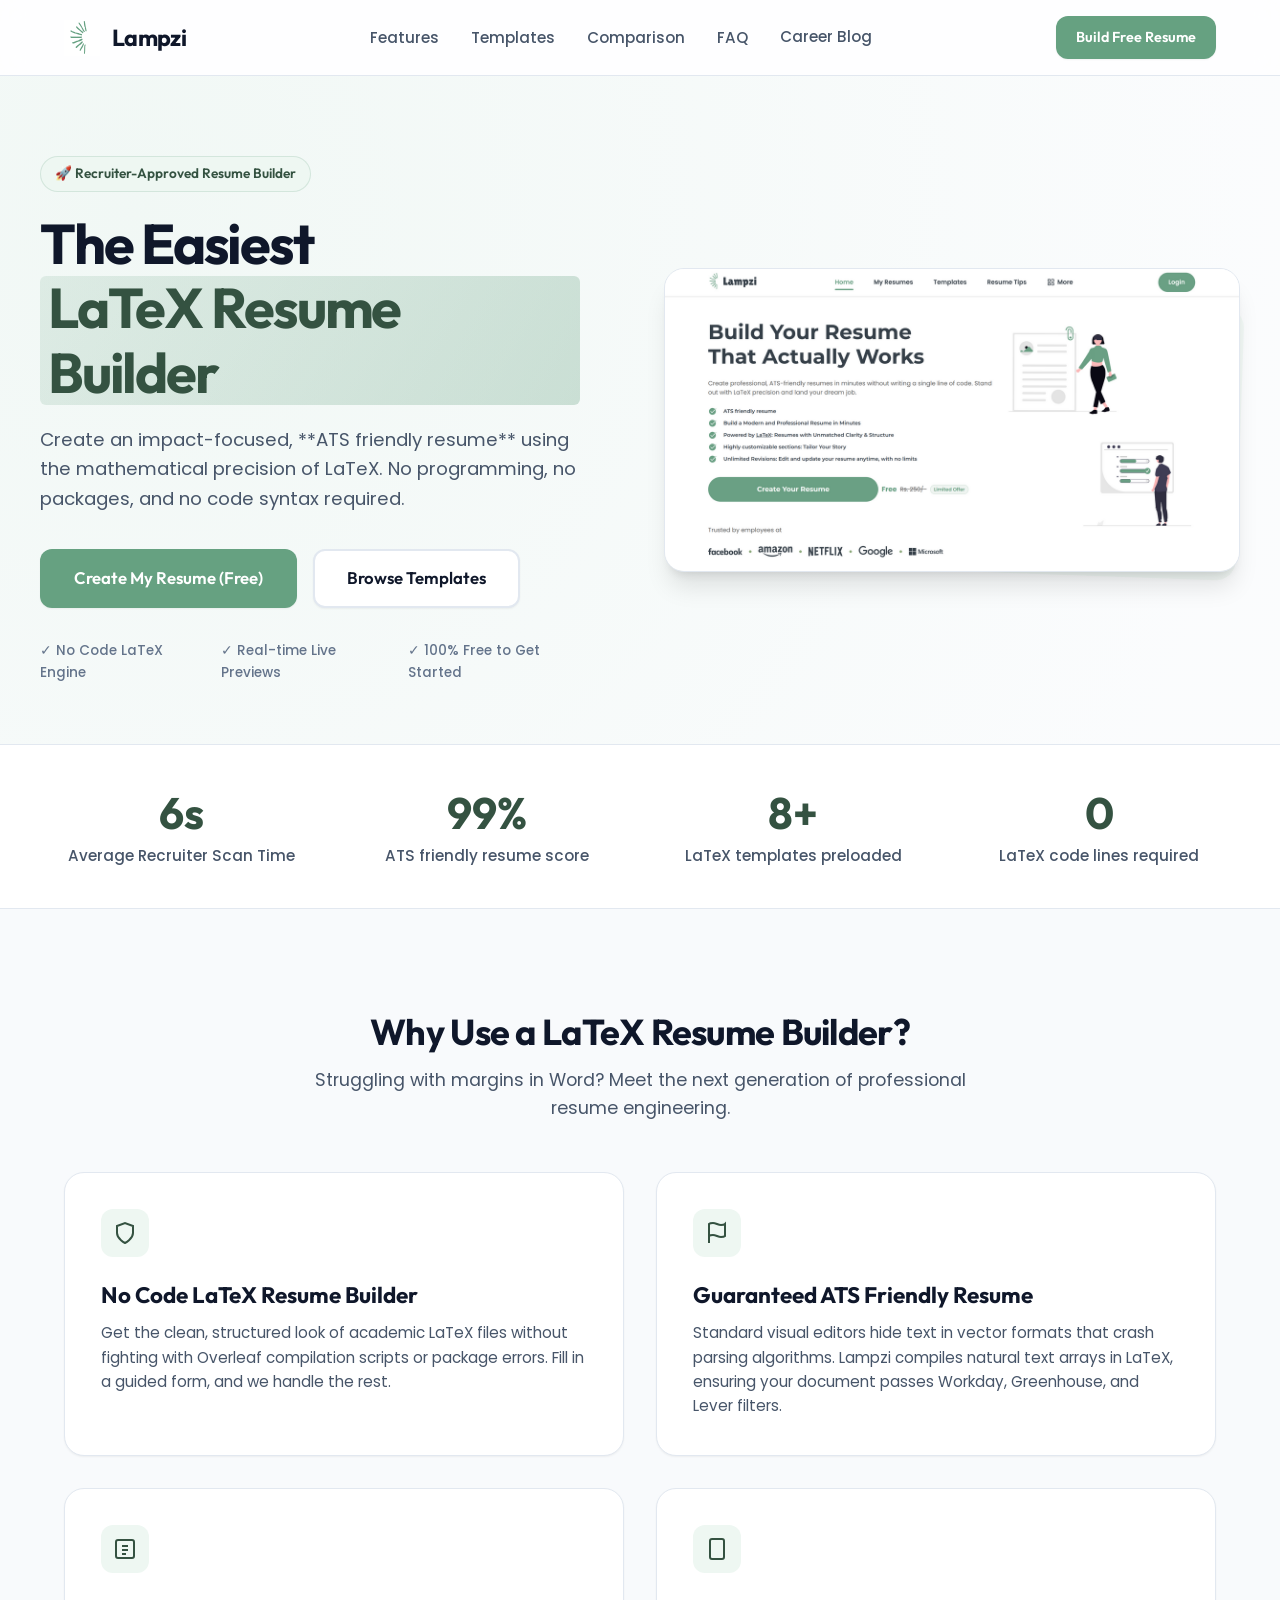
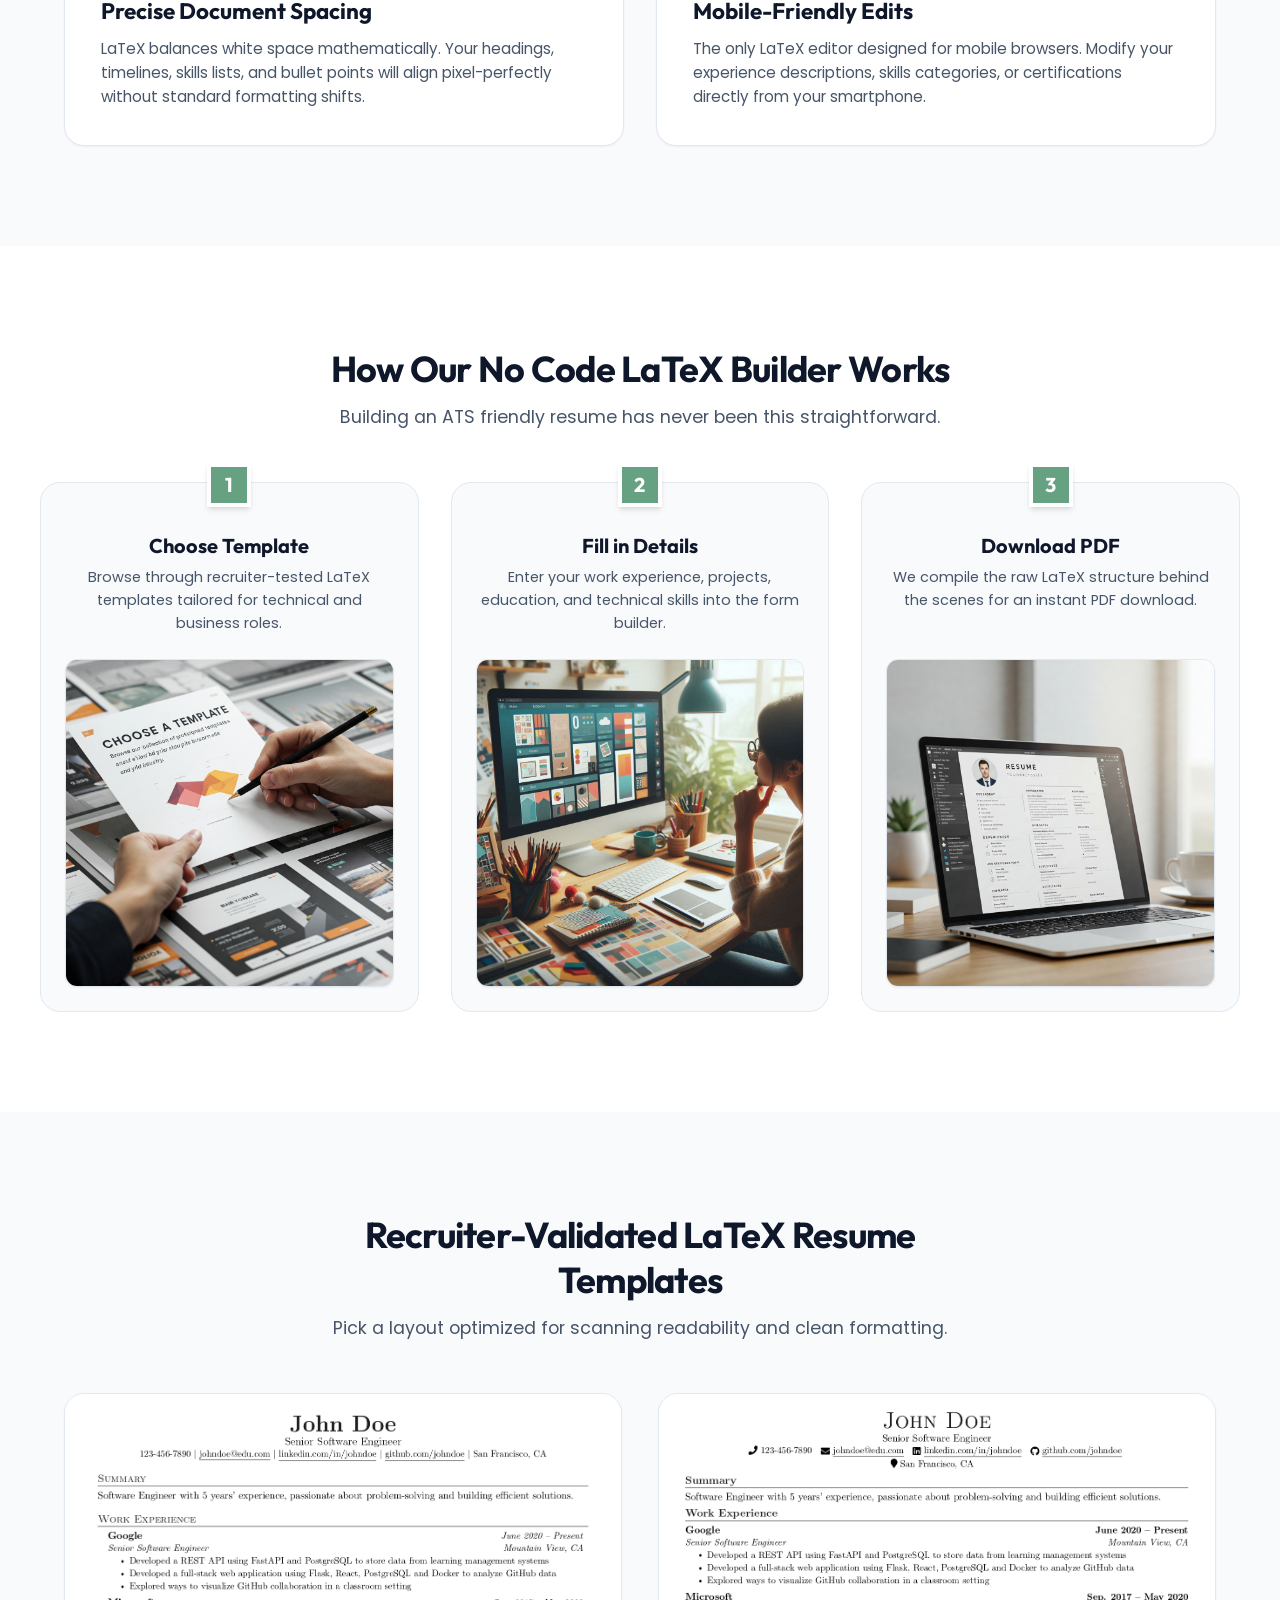
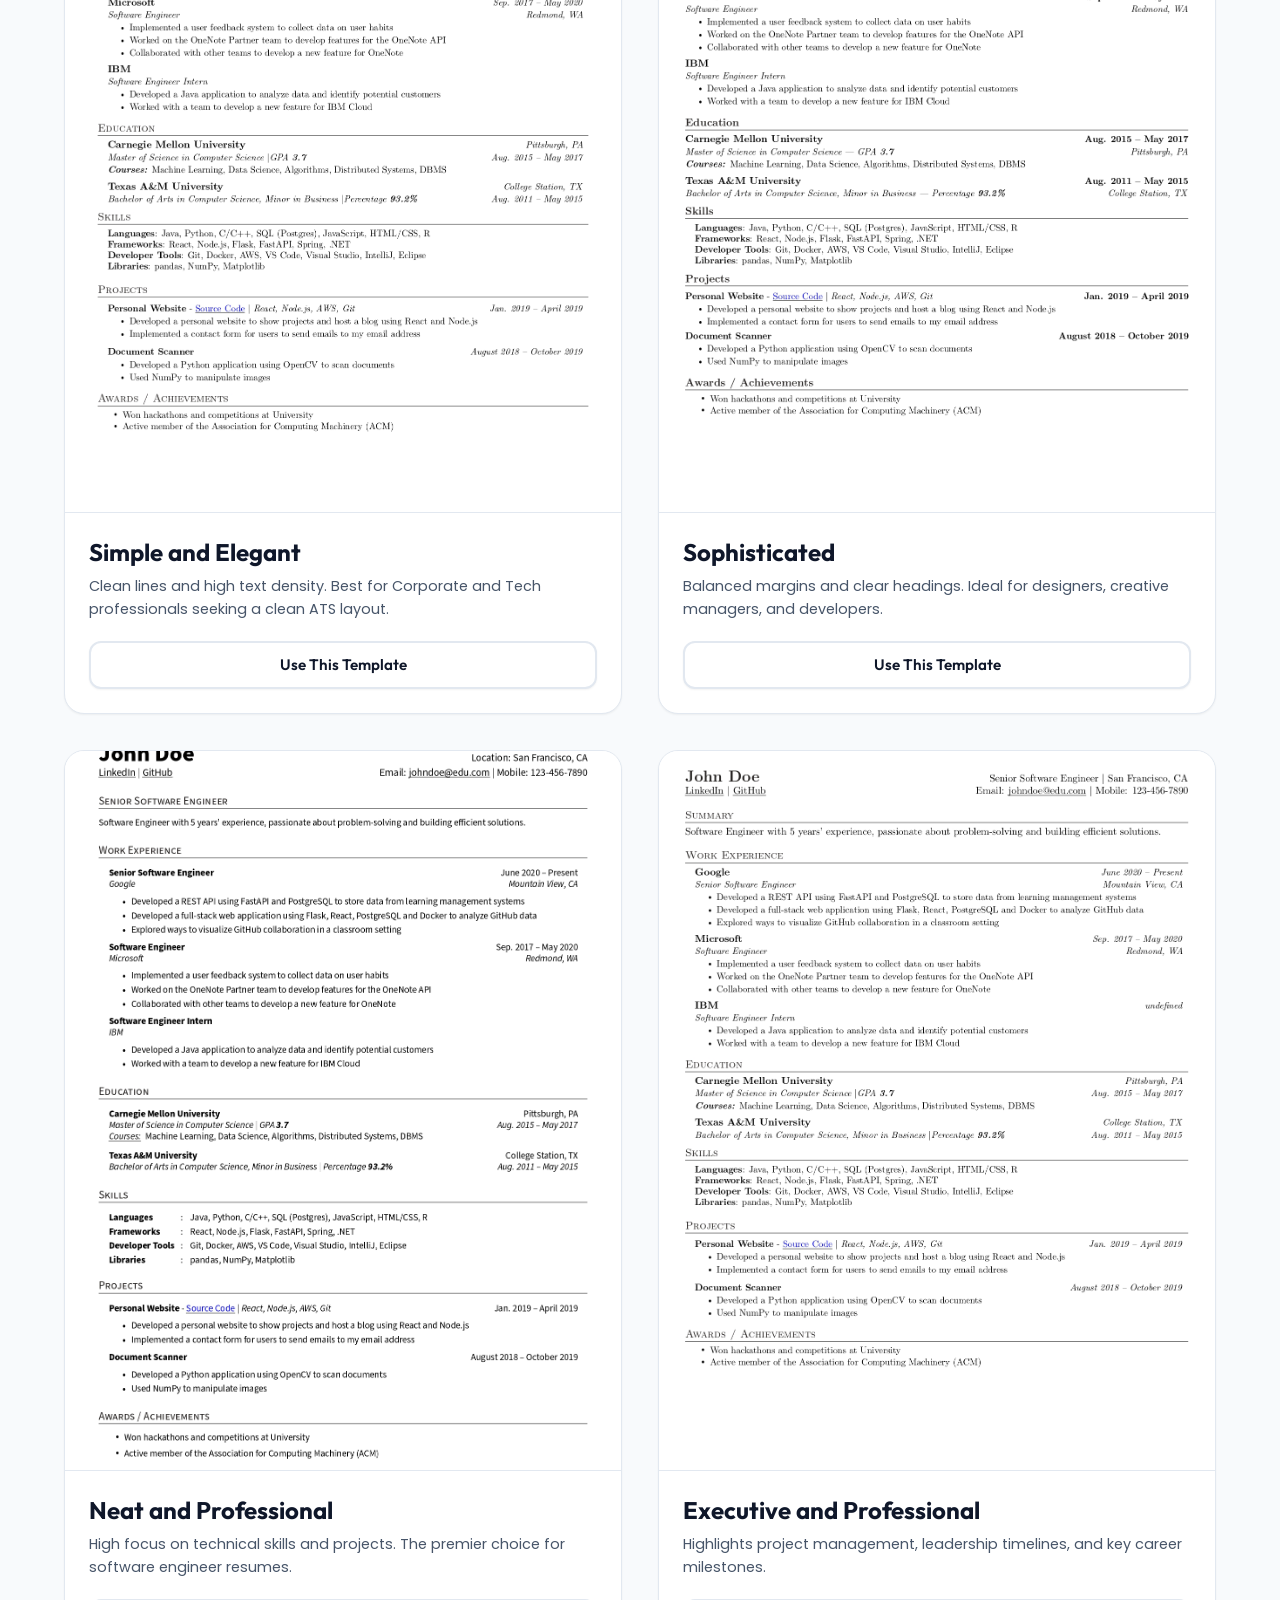
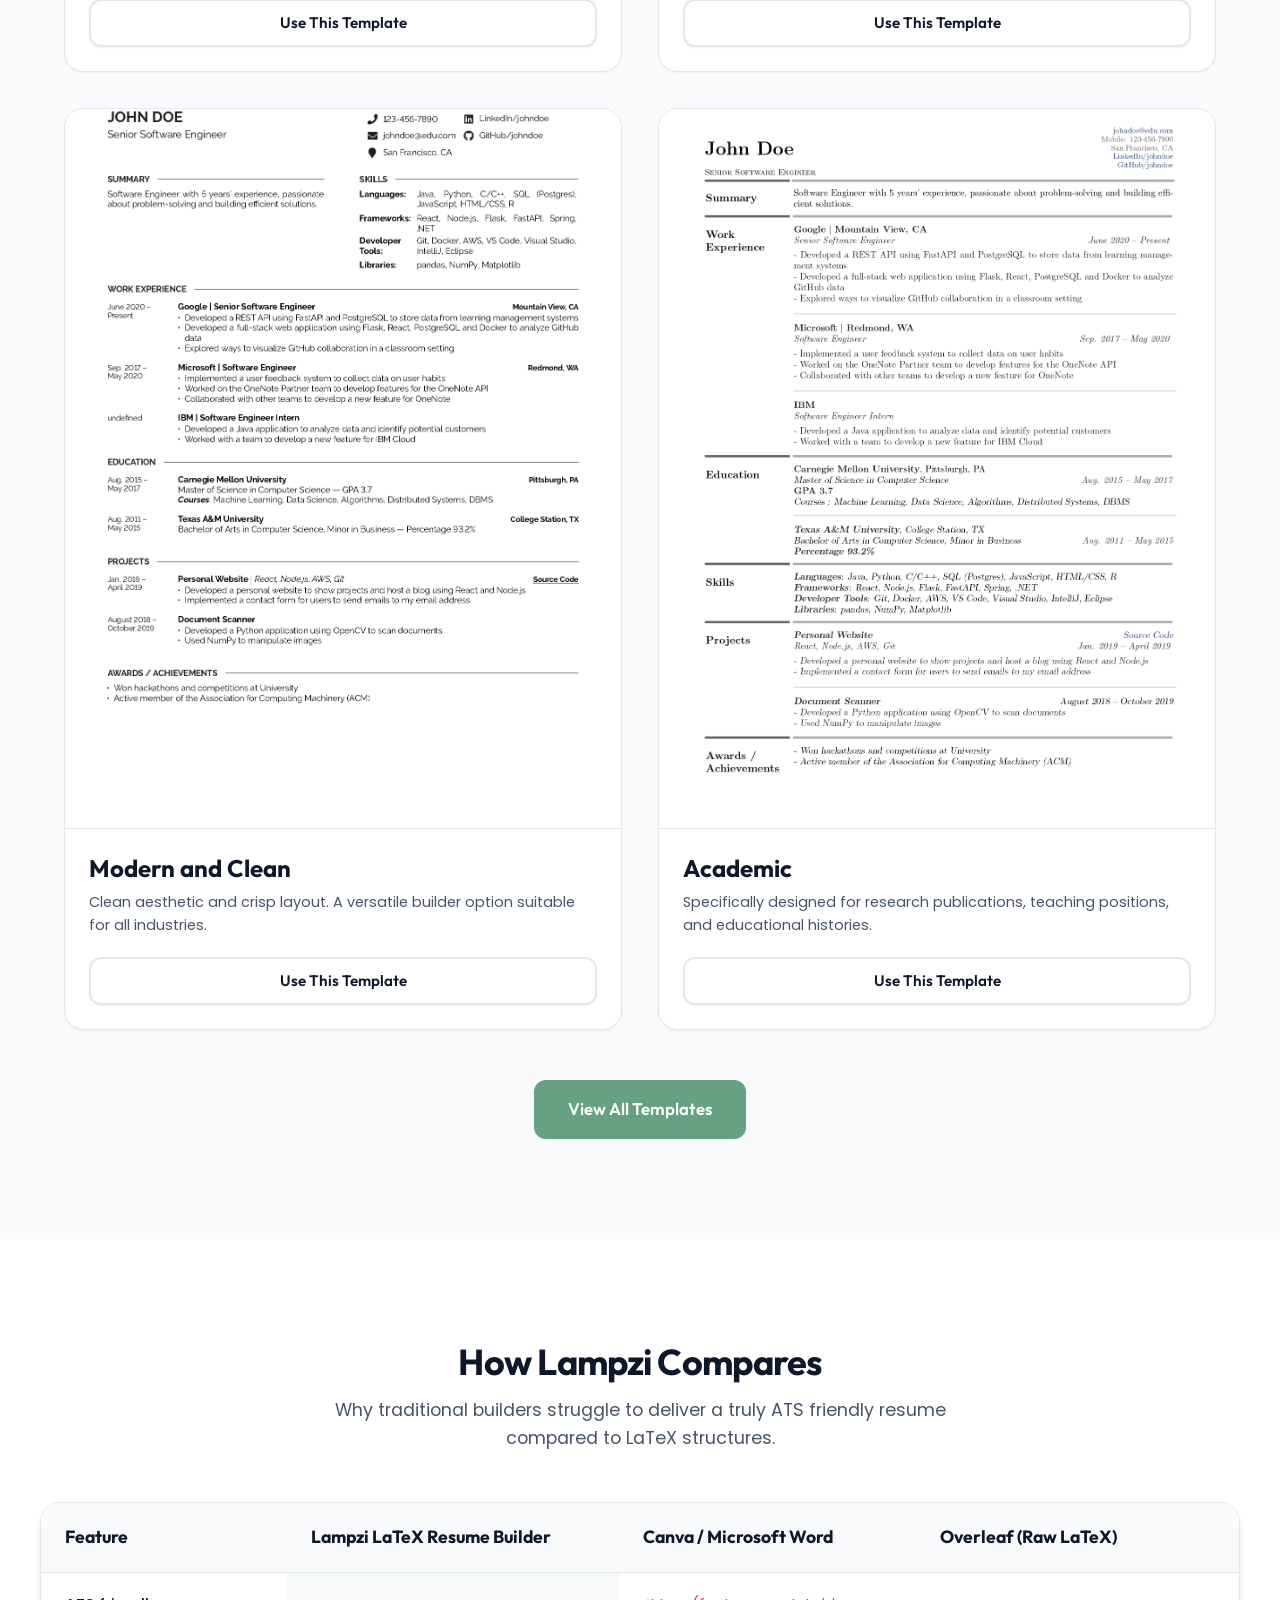
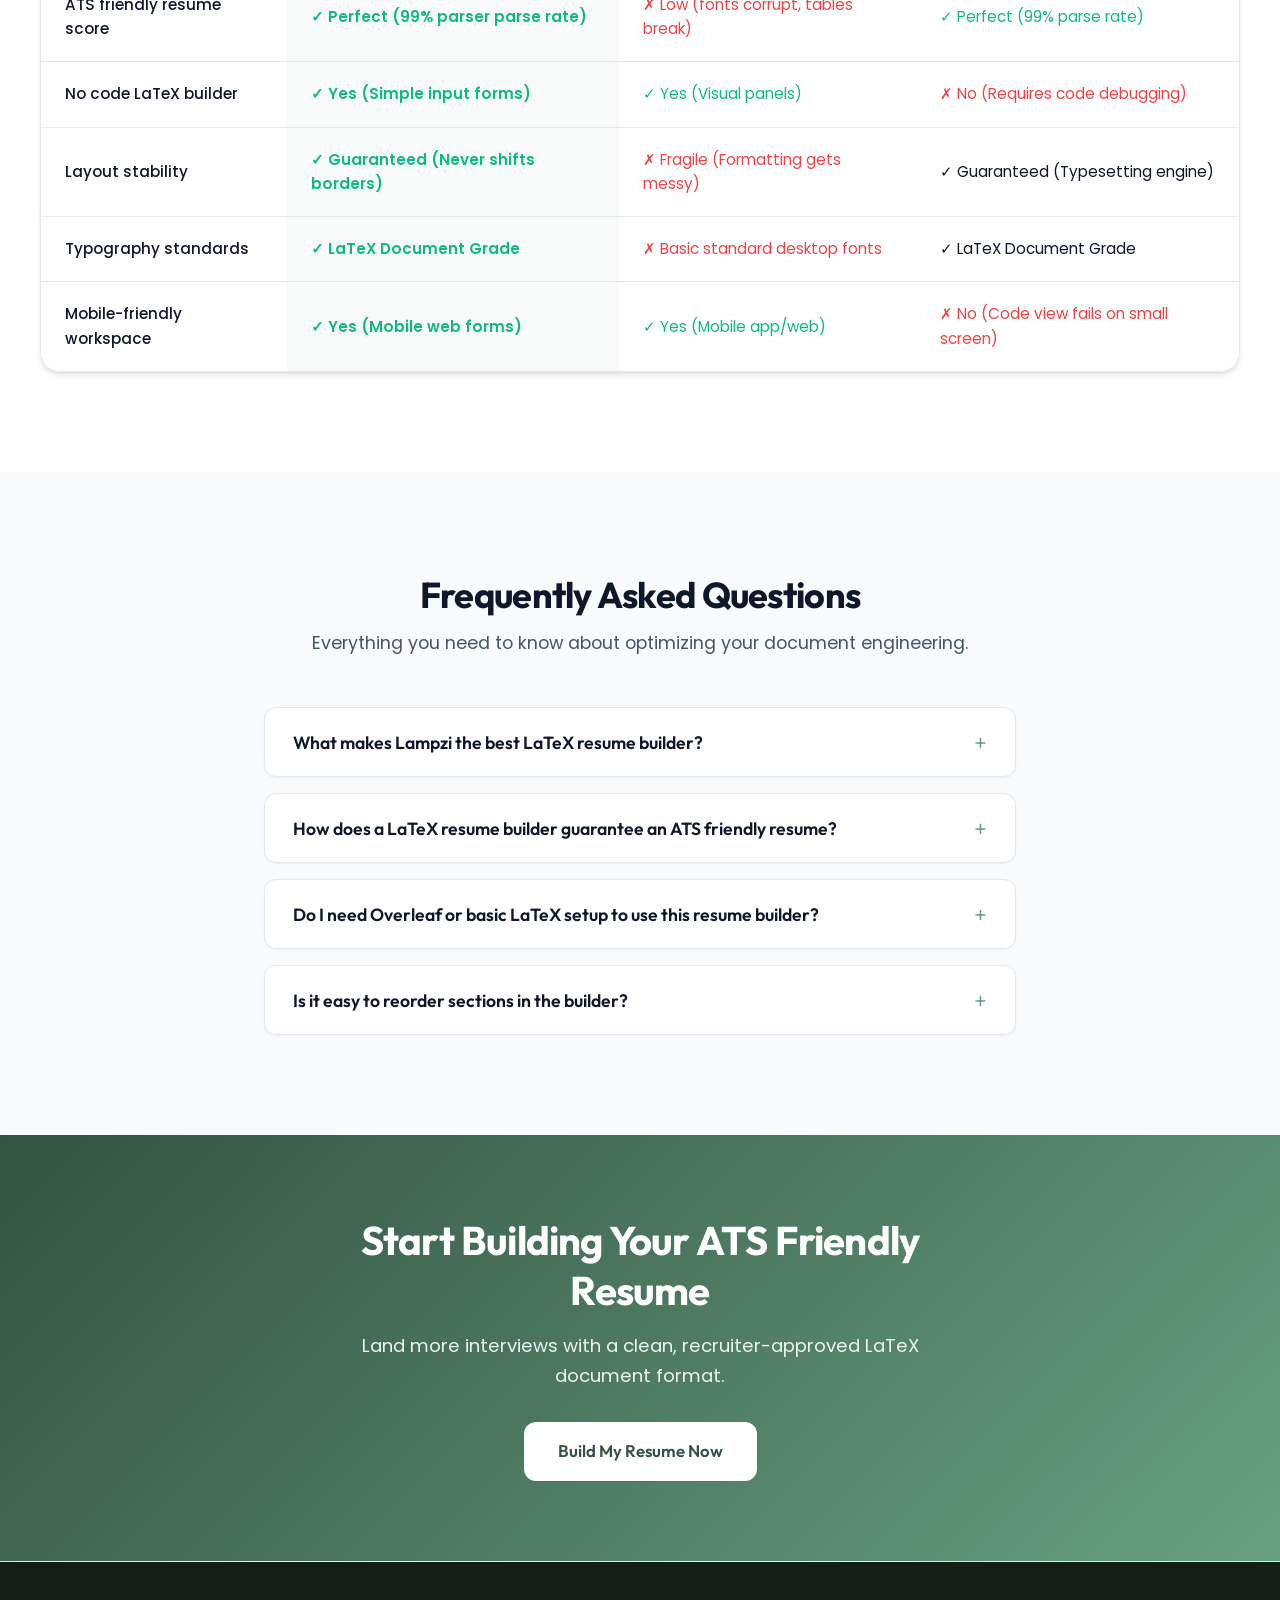
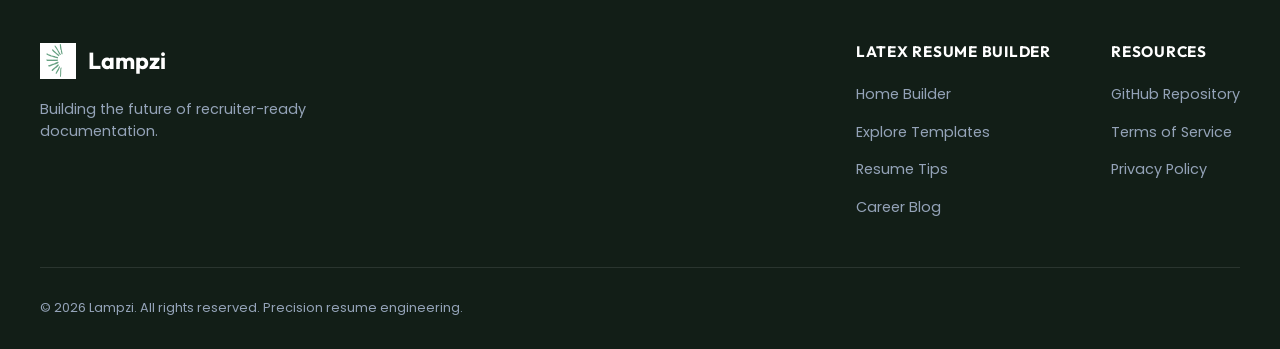
==== index.html @ 831d1cd3 "Upload github site" ====
<!DOCTYPE html>
<html lang="en">
<head>
  <meta charset="UTF-8">
  <meta name="viewport" content="width=device-width, initial-scale=1.0">
  <title>Free LaTeX Resume Builder | No Code ATS Friendly Resume Maker - Lampzi</title>
  
  <!-- SEO Metadata -->
  <meta name="description" content="Create a professional, ATS friendly resume in minutes with the leading no code LaTeX resume builder. Free templates, drag & drop sections, and instant compilation.">
  <meta name="keywords" content="resume builder, latex resume builder, no code latex resume builder, ats friendly resume, professional resume maker, cv builder, software engineer resume, academic cv template, best latex resume builder, overleaf alternative, job application tools">
  <link rel="canonical" href="https://lampzi.github.io/latex-resume-builder/">
  
  <!-- Open Graph / Facebook -->
  <meta property="og:type" content="website">
  <meta property="og:url" content="https://lampzi.github.io/latex-resume-builder/">
  <meta property="og:title" content="Free LaTeX Resume Builder | No Code ATS Friendly Resume Maker - Lampzi">
  <meta property="og:description" content="Create a professional, ATS friendly resume in minutes with the leading no code LaTeX resume builder. Free templates, drag & drop sections, and instant compilation.">
  <meta property="og:image" content="assets/home-screenshot.png">

  <!-- Twitter -->
  <meta property="twitter:card" content="summary_large_image">
  <meta property="twitter:url" content="https://lampzi.github.io/latex-resume-builder/">
  <meta property="twitter:title" content="Free LaTeX Resume Builder | No Code ATS Friendly Resume Maker - Lampzi">
  <meta property="twitter:description" content="Create a professional, ATS friendly resume in minutes with the leading no code LaTeX resume builder. Free templates, drag & drop sections, and instant compilation.">
  <meta property="twitter:image" content="assets/home-screenshot.png">

  <!-- Favicon -->
  <link rel="icon" type="image/svg+xml" href="assets/favicon.svg">
  <link rel="alternate icon" type="image/png" href="assets/logo-48.png">

  <!-- Google Fonts -->
  <link rel="preconnect" href="https://fonts.googleapis.com">
  <link rel="preconnect" href="https://fonts.gstatic.com" crossorigin>
  <link href="https://fonts.googleapis.com/css2?family=Outfit:wght@300;400;500;600;700&family=Poppins:wght@300;400;500;600;700&display=swap" rel="stylesheet">

  <!-- CSS Stylesheet -->
  <link rel="stylesheet" href="style.css">

  <!-- JSON-LD Structured Data for SoftwareApplication -->
  <script type="application/ld+json">
  {
    "@context": "https://schema.org",
    "@type": "SoftwareApplication",
    "name": "Lampzi LaTeX Resume Builder",
    "operatingSystem": "All",
    "applicationCategory": "BusinessApplication",
    "offers": {
      "@type": "Offer",
      "price": "0",
      "priceCurrency": "USD"
    },
    "description": "An online no code LaTeX resume builder that generates recruiter-ready, ATS friendly resumes from form inputs without requiring LaTeX compilation knowledge.",
    "aggregateRating": {
      "@type": "AggregateRating",
      "ratingValue": "4.9",
      "reviewCount": "1240"
    }
  }
  </script>
</head>
<body>

  <!-- Navigation Bar -->
  <header class="navbar">
    <div class="navbar-container">
      <a href="https://lampzi.com" class="nav-logo-link">
        <img src="assets/logo.svg" alt="Lampzi Logo" class="nav-logo">
        <span class="nav-brand">Lampzi</span>
      </a>
      <button class="menu-toggle" aria-label="Toggle Navigation Menu" aria-controls="nav-menu" id="menu-btn">
        <svg xmlns="http://www.w3.org/2000/svg" width="24" height="24" fill="none" stroke="currentColor" stroke-width="2" stroke-linecap="round" stroke-linejoin="round" class="menu-icon"><line x1="4" x2="20" y1="12" y2="12"></line><line x1="4" x2="20" y1="6" y2="6"></line><line x1="4" x2="20" y1="18" y2="18"></line></svg>
      </button>
      <nav class="nav-menu" id="nav-menu">
        <ul>
          <li><a href="#features">Features</a></li>
          <li><a href="#templates">Templates</a></li>
          <li><a href="#comparison">Comparison</a></li>
          <li><a href="#faq">FAQ</a></li>
          <li><a href="https://lampzi.com/blogs" class="external-link">Career Blog</a></li>
        </ul>
      </nav>
      <div class="nav-actions">
        <a href="https://lampzi.com/" class="btn btn-primary nav-cta" id="nav-cta-btn">Build Free Resume</a>
      </div>
    </div>
  </header>

  <main>
    <!-- Hero Section -->
    <section class="hero">
      <div class="hero-container">
        <div class="hero-content">
          <div class="badge">🚀 Recruiter-Approved Resume Builder</div>
          <h1 class="hero-title">The Easiest <br><span class="highlight">LaTeX Resume Builder</span></h1>
          <p class="hero-subtitle">
            Create an impact-focused, **ATS friendly resume** using the mathematical precision of LaTeX. No programming, no packages, and no code syntax required.
          </p>
          <div class="hero-actions">
            <a href="https://lampzi.com/" class="btn btn-primary btn-large">Create My Resume (Free)</a>
            <a href="#templates" class="btn btn-secondary btn-large">Browse Templates</a>
          </div>
          <div class="hero-features-list">
            <span class="hero-feat-item">✓ No Code LaTeX Engine</span>
            <span class="hero-feat-item">✓ Real-time Live Previews</span>
            <span class="hero-feat-item">✓ 100% Free to Get Started</span>
          </div>
        </div>
        <div class="hero-image-wrapper">
          <div class="image-frame-bg"></div>
          <img src="assets/home-screenshot.png" alt="No Code LaTeX Resume Builder Dashboard Interface" class="hero-preview-img">
        </div>
      </div>
    </section>

    <!-- Metrics Bar Section -->
    <section class="metrics-bar">
      <div class="metrics-container">
        <div class="metric-card">
          <h3 class="metric-val">6s</h3>
          <p class="metric-lbl">Average Recruiter Scan Time</p>
        </div>
        <div class="metric-card">
          <h3 class="metric-val">99%</h3>
          <p class="metric-lbl">ATS friendly resume score</p>
        </div>
        <div class="metric-card">
          <h3 class="metric-val">8+</h3>
          <p class="metric-lbl">LaTeX templates preloaded</p>
        </div>
        <div class="metric-card">
          <h3 class="metric-val">0</h3>
          <p class="metric-lbl">LaTeX code lines required</p>
        </div>
      </div>
    </section>

    <!-- Key Features Section -->
    <section id="features" class="features-section">
      <div class="section-header">
        <h2 class="section-title">Why Use a LaTeX Resume Builder?</h2>
        <p class="section-subtitle">Struggling with margins in Word? Meet the next generation of professional resume engineering.</p>
      </div>
      <div class="features-grid">
        <!-- Feature 1 -->
        <div class="feature-card">
          <div class="feat-icon-box">
            <svg xmlns="http://www.w3.org/2000/svg" width="24" height="24" fill="none" stroke="currentColor" stroke-width="2" class="feat-icon"><path d="M12 22s8-4 8-10V5l-8-3-8 3v7c0 6 8 10 8 10z"/></svg>
          </div>
          <h3 class="feature-card-title">No Code LaTeX Resume Builder</h3>
          <p class="feature-card-text">
            Get the clean, structured look of academic LaTeX files without fighting with Overleaf compilation scripts or package errors. Fill in a guided form, and we handle the rest.
          </p>
        </div>
        <!-- Feature 2 -->
        <div class="feature-card">
          <div class="feat-icon-box">
            <svg xmlns="http://www.w3.org/2000/svg" width="24" height="24" fill="none" stroke="currentColor" stroke-width="2" class="feat-icon"><path d="M4 15s1-1 4-1 5 2 8 2 4-1 4-1V3s-1 1-4 1-5-2-8-2-4 1-4 1z"/><line x1="4" x2="4" y1="22" y2="15"/></svg>
          </div>
          <h3 class="feature-card-title">Guaranteed ATS Friendly Resume</h3>
          <p class="feature-card-text">
            Standard visual editors hide text in vector formats that crash parsing algorithms. Lampzi compiles natural text arrays in LaTeX, ensuring your document passes Workday, Greenhouse, and Lever filters.
          </p>
        </div>
        <!-- Feature 3 -->
        <div class="feature-card">
          <div class="feat-icon-box">
            <svg xmlns="http://www.w3.org/2000/svg" width="24" height="24" fill="none" stroke="currentColor" stroke-width="2" class="feat-icon"><rect width="18" height="18" x="3" y="3" rx="2" ry="2"/><line x1="9" x2="15" y1="9" y2="9"/><line x1="9" x2="15" y1="13" y2="13"/><line x1="9" x2="13" y1="17" y2="17"/></svg>
          </div>
          <h3 class="feature-card-title">Precise Document Spacing</h3>
          <p class="feature-card-text">
            LaTeX balances white space mathematically. Your headings, timelines, skills lists, and bullet points will align pixel-perfectly without standard formatting shifts.
          </p>
        </div>
        <!-- Feature 4 -->
        <div class="feature-card">
          <div class="feat-icon-box">
            <svg xmlns="http://www.w3.org/2000/svg" width="24" height="24" fill="none" stroke="currentColor" stroke-width="2" class="feat-icon"><rect width="14" height="20" x="5" y="2" rx="2" ry="2"/><line x1="12" x2="12.01" y1="18" y2="18"/></svg>
          </div>
          <h3 class="feature-card-title">Mobile-Friendly Edits</h3>
          <p class="feature-card-text">
            The only LaTeX editor designed for mobile browsers. Modify your experience descriptions, skills categories, or certifications directly from your smartphone.
          </p>
        </div>
      </div>
    </section>

    <!-- Visual How It Works -->
    <section class="how-it-works">
      <div class="how-container">
        <div class="section-header">
          <h2 class="section-title">How Our No Code LaTeX Builder Works</h2>
          <p class="section-subtitle">Building an ATS friendly resume has never been this straightforward.</p>
        </div>
        <div class="steps-flow">
          <div class="step-card">
            <div class="step-num">1</div>
            <h3 class="step-title">Choose Template</h3>
            <p class="step-desc">Browse through recruiter-tested LaTeX templates tailored for technical and business roles.</p>
            <div class="step-img-box">
              <img src="assets/images/ChooseTemplate.jpg" alt="Browse ATS friendly resume templates" class="step-img">
            </div>
          </div>
          <div class="step-card">
            <div class="step-num">2</div>
            <h3 class="step-title">Fill in Details</h3>
            <p class="step-desc">Enter your work experience, projects, education, and technical skills into the form builder.</p>
            <div class="step-img-box">
              <img src="assets/images/AddContent.png" alt="Enter details into the resume builder form" class="step-img">
            </div>
          </div>
          <div class="step-card">
            <div class="step-num">3</div>
            <h3 class="step-title">Download PDF</h3>
            <p class="step-desc">We compile the raw LaTeX structure behind the scenes for an instant PDF download.</p>
            <div class="step-img-box">
              <img src="assets/images/ResumeGenerated.jpg" alt="Generated LaTeX PDF Resume preview" class="step-img">
            </div>
          </div>
        </div>
      </div>
    </section>

    <!-- Templates Showcase Section -->
    <section id="templates" class="templates-section">
      <div class="section-header">
        <h2 class="section-title">Recruiter-Validated LaTeX Resume Templates</h2>
        <p class="section-subtitle">Pick a layout optimized for scanning readability and clean formatting.</p>
      </div>

      <div class="gallery-container">
        <!-- Template Cards Grid -->
        <div class="templates-grid">
          <!-- Template 1 -->
          <div class="template-item-card">
            <div class="template-img-container">
              <img src="assets/templatesimages/Black_template1.jpg" alt="Simple and Elegant LaTeX Resume Layout Template 1" class="template-img">
            </div>
            <div class="template-meta">
              <h3 class="template-name">Simple and Elegant</h3>
              <p class="template-desc">Clean lines and high text density. Best for Corporate and Tech professionals seeking a clean ATS layout.</p>
              <a href="https://lampzi.com/" class="btn btn-secondary btn-full">Use This Template</a>
            </div>
          </div>

          <!-- Template 2 -->
          <div class="template-item-card">
            <div class="template-img-container">
              <img src="assets/templatesimages/Black_template2.jpg" alt="Sophisticated Creative LaTeX Resume Layout Template 2" class="template-img">
            </div>
            <div class="template-meta">
              <h3 class="template-name">Sophisticated</h3>
              <p class="template-desc">Balanced margins and clear headings. Ideal for designers, creative managers, and developers.</p>
              <a href="https://lampzi.com/" class="btn btn-secondary btn-full">Use This Template</a>
            </div>
          </div>

          <!-- Template 3 -->
          <div class="template-item-card">
            <div class="template-img-container">
              <img src="assets/templatesimages/Black_template3.jpg" alt="Neat and Professional LaTeX Technical Resume Layout Template 3" class="template-img">
            </div>
            <div class="template-meta">
              <h3 class="template-name">Neat and Professional</h3>
              <p class="template-desc">High focus on technical skills and projects. The premier choice for software engineer resumes.</p>
              <a href="https://lampzi.com/" class="btn btn-secondary btn-full">Use This Template</a>
            </div>
          </div>

          <!-- Template 4 -->
          <div class="template-item-card">
            <div class="template-img-container">
              <img src="assets/templatesimages/Black_template4.jpg" alt="Executive and Professional LaTeX Resume Layout Template 4" class="template-img">
            </div>
            <div class="template-meta">
              <h3 class="template-name">Executive and Professional</h3>
              <p class="template-desc">Highlights project management, leadership timelines, and key career milestones.</p>
              <a href="https://lampzi.com/" class="btn btn-secondary btn-full">Use This Template</a>
            </div>
          </div>

          <!-- Template 5 -->
          <div class="template-item-card">
            <div class="template-img-container">
              <img src="assets/templatesimages/Black_template5.jpg" alt="Modern and Clean General LaTeX Resume Layout Template 5" class="template-img">
            </div>
            <div class="template-meta">
              <h3 class="template-name">Modern and Clean</h3>
              <p class="template-desc">Clean aesthetic and crisp layout. A versatile builder option suitable for all industries.</p>
              <a href="https://lampzi.com/" class="btn btn-secondary btn-full">Use This Template</a>
            </div>
          </div>

          <!-- Template 6 -->
          <div class="template-item-card">
            <div class="template-img-container">
              <img src="assets/templatesimages/Black_template6.jpg" alt="Academic LaTeX CV Template 6" class="template-img">
            </div>
            <div class="template-meta">
              <h3 class="template-name">Academic</h3>
              <p class="template-desc">Specifically designed for research publications, teaching positions, and educational histories.</p>
              <a href="https://lampzi.com/" class="btn btn-secondary btn-full">Use This Template</a>
            </div>
          </div>
        </div>

        <!-- Center CTA to main site templates list -->
        <div class="templates-action-container">
          <a href="https://lampzi.com/templates" class="btn btn-primary btn-large templates-link-btn">View All Templates</a>
        </div>
      </div>
    </section>

    <!-- Comparison Table Section -->
    <section id="comparison" class="comparison-section">
      <div class="section-header">
        <h2 class="section-title">How Lampzi Compares</h2>
        <p class="section-subtitle">Why traditional builders struggle to deliver a truly ATS friendly resume compared to LaTeX structures.</p>
      </div>

      <div class="table-container">
        <table class="comparison-table">
          <thead>
            <tr>
              <th>Feature</th>
              <th class="col-highlight">Lampzi LaTeX Resume Builder</th>
              <th>Canva / Microsoft Word</th>
              <th>Overleaf (Raw LaTeX)</th>
            </tr>
          </thead>
          <tbody>
            <tr>
              <td class="feat-name">ATS friendly resume score</td>
              <td class="col-highlight val-yes">✓ Perfect (99% parser parse rate)</td>
              <td class="val-no">✗ Low (fonts corrupt, tables break)</td>
              <td class="val-yes">✓ Perfect (99% parse rate)</td>
            </tr>
            <tr>
              <td class="feat-name">No code LaTeX builder</td>
              <td class="col-highlight val-yes">✓ Yes (Simple input forms)</td>
              <td class="val-yes">✓ Yes (Visual panels)</td>
              <td class="val-no">✗ No (Requires code debugging)</td>
            </tr>
            <tr>
              <td class="feat-name">Layout stability</td>
              <td class="col-highlight val-yes">✓ Guaranteed (Never shifts borders)</td>
              <td class="val-no">✗ Fragile (Formatting gets messy)</td>
              <td class="col-yes">✓ Guaranteed (Typesetting engine)</td>
            </tr>
            <tr>
              <td class="feat-name">Typography standards</td>
              <td class="col-highlight val-yes">✓ LaTeX Document Grade</td>
              <td class="val-no">✗ Basic standard desktop fonts</td>
              <td class="col-yes">✓ LaTeX Document Grade</td>
            </tr>
            <tr>
              <td class="feat-name">Mobile-friendly workspace</td>
              <td class="col-highlight val-yes">✓ Yes (Mobile web forms)</td>
              <td class="val-yes">✓ Yes (Mobile app/web)</td>
              <td class="val-no">✗ No (Code view fails on small screen)</td>
            </tr>
          </tbody>
        </table>
      </div>
    </section>

    <!-- FAQ Section -->
    <section id="faq" class="faq-section">
      <div class="section-header">
        <h2 class="section-title">Frequently Asked Questions</h2>
        <p class="section-subtitle">Everything you need to know about optimizing your document engineering.</p>
      </div>

      <div class="faq-accordion-container">
        <!-- FAQ 1 -->
        <div class="faq-item">
          <button class="faq-trigger" aria-expanded="false" aria-controls="faq-ans-1">
            <span>What makes Lampzi the best LaTeX resume builder?</span>
            <span class="faq-icon-indicator">+</span>
          </button>
          <div class="faq-answer" id="faq-ans-1" hidden>
            <p>
              Unlike traditional tools where you write raw markup and debug compiler errors, Lampzi is a completely no code LaTeX resume builder. You fill out simple details in a form, and our system compiles professional, recruiter-ready LaTeX PDFs instantly.
            </p>
          </div>
        </div>

        <!-- FAQ 2 -->
        <div class="faq-item">
          <button class="faq-trigger" aria-expanded="false" aria-controls="faq-ans-2">
            <span>How does a LaTeX resume builder guarantee an ATS friendly resume?</span>
            <span class="faq-icon-indicator">+</span>
          </button>
          <div class="faq-answer" id="faq-ans-2" hidden>
            <p>
              ATS parsers scan files for searchable keyword text. Graphic tools (like Canva) export vector text shapes that appear as unreadable images to parsers, causing resumes to reject immediately. Lampzi compiles text structures using the LaTeX processing engine, producing clean, plain-text searchable tables and hierarchies.
            </p>
          </div>
        </div>

        <!-- FAQ 3 -->
        <div class="faq-item">
          <button class="faq-trigger" aria-expanded="false" aria-controls="faq-ans-3">
            <span>Do I need Overleaf or basic LaTeX setup to use this resume builder?</span>
            <span class="faq-icon-indicator">+</span>
          </button>
          <div class="faq-answer" id="faq-ans-3" hidden>
            <p>
              No, not at all! Lampzi hosts the compiler on its servers. There is no software to install, no libraries to import, and absolutely no code script to configure. Everything is pre-built, allowing you to focus purely on content.
            </p>
          </div>
        </div>

        <!-- FAQ 4 -->
        <div class="faq-item">
          <button class="faq-trigger" aria-expanded="false" aria-controls="faq-ans-4">
            <span>Is it easy to reorder sections in the builder?</span>
            <span class="faq-icon-indicator">+</span>
          </button>
          <div class="faq-answer" id="faq-ans-4" hidden>
            <p>
              Yes! You can reorder, rename, or hide sections easily with a drag-and-drop panel. Whether you want to put projects, skills, or experience first, the layout adjusts automatically.
            </p>
          </div>
        </div>
      </div>
    </section>

    <!-- Bottom CTA Panel -->
    <section class="cta-banner">
      <div class="cta-banner-content">
        <h2>Start Building Your ATS Friendly Resume</h2>
        <p>Land more interviews with a clean, recruiter-approved LaTeX document format.</p>
        <a href="https://lampzi.com/" class="btn btn-primary btn-large btn-white">Build My Resume Now</a>
      </div>
    </section>
  </main>

  <!-- Footer Section -->
  <footer class="footer">
    <div class="footer-container">
      <div class="footer-brand-box">
        <div class="footer-logo">
          <img src="assets/logo.svg" alt="Lampzi Logo">
          <span>Lampzi</span>
        </div>
        <p class="footer-tagline">Building the future of recruiter-ready documentation.</p>
      </div>
      <div class="footer-links-grid">
        <div class="footer-col">
          <h4>LaTeX Resume Builder</h4>
          <ul>
            <li><a href="https://lampzi.com/">Home Builder</a></li>
            <li><a href="https://lampzi.com/templates">Explore Templates</a></li>
            <li><a href="https://lampzi.com/tips">Resume Tips</a></li>
            <li><a href="https://lampzi.com/blogs">Career Blog</a></li>
          </ul>
        </div>
        <div class="footer-col">
          <h4>Resources</h4>
          <ul>
            <li><a href="https://github.com/lampzi/latex-resume-builder">GitHub Repository</a></li>
            <li><a href="https://lampzi.com/terms-of-service">Terms of Service</a></li>
            <li><a href="https://lampzi.com/privacy-policy">Privacy Policy</a></li>
          </ul>
        </div>
      </div>
    </div>
    <div class="footer-bottom">
      <div class="footer-bottom-container">
        <p>&copy; 2026 Lampzi. All rights reserved. Precision resume engineering.</p>
      </div>
    </div>
  </footer>

  <!-- JavaScript script -->
  <script src="script.js"></script>
</body>
</html>
---- style.css ----
/* ==========================================================================
   CSS Design Tokens & Core Variables
   ========================================================================== */
:root {
  --color-primary: #66a181;
  --color-primary-hover: #558c6e;
  --color-primary-dark: #345241;
  --color-primary-light: #eef7f2;
  
  --color-secondary: #121e17;
  --color-secondary-hover: #1b2f24;
  
  --color-accent: #4f46e5;
  --color-accent-hover: #4338ca;
  --color-accent-light: #e0e7ff;
  
  --color-bg-base: #f8fafc;
  --color-bg-surface: #ffffff;
  --color-bg-card: rgba(255, 255, 255, 0.85);
  
  --color-text-primary: #0f172a;
  --color-text-secondary: #475569;
  --color-text-muted: #64748b;
  
  --color-border: #e2e8f0;
  --color-border-hover: #cbd5e1;
  --color-border-glow: rgba(102, 161, 129, 0.4);
  
  --color-success: #10b981;
  --color-success-bg: #ecfdf5;
  --color-error: #ef4444;
  --color-error-bg: #fef2f2;
  
  --font-base: 'Poppins', sans-serif;
  --font-header: 'Outfit', sans-serif;
  
  --shadow-sm: 0 1px 2px 0 rgba(0, 0, 0, 0.05);
  --shadow-md: 0 4px 6px -1px rgba(0, 0, 0, 0.1), 0 2px 4px -2px rgba(0, 0, 0, 0.1);
  --shadow-lg: 0 10px 15px -3px rgba(0, 0, 0, 0.08), 0 4px 6px -4px rgba(0, 0, 0, 0.08);
  --shadow-xl: 0 20px 25px -5px rgba(0, 0, 0, 0.1), 0 8px 10px -6px rgba(0, 0, 0, 0.1);
  --shadow-inset: inset 0 2px 4px 0 rgba(0, 0, 0, 0.06);
  
  --radius-sm: 6px;
  --radius-md: 12px;
  --radius-lg: 20px;
  --radius-pill: 9999px;
  
  --transition-fast: 0.2s cubic-bezier(0.4, 0, 0.2, 1);
  --transition-normal: 0.3s cubic-bezier(0.4, 0, 0.2, 1);
  
  --max-width: 1200px;
}

/* ==========================================================================
   Base Styles & Reset
   ========================================================================== */
*, *::before, *::after {
  box-sizing: border-box;
  margin: 0;
  padding: 0;
}

html {
  scroll-behavior: smooth;
  -webkit-font-smoothing: antialiased;
  -moz-osx-font-smoothing: grayscale;
}

body {
  font-family: var(--font-base);
  background-color: var(--color-bg-base);
  color: var(--color-text-primary);
  line-height: 1.6;
  overflow-x: hidden;
}

h1, h2, h3, h4, h5, h6 {
  font-family: var(--font-header);
  font-weight: 700;
  line-height: 1.25;
  color: var(--color-text-primary);
}

a {
  color: inherit;
  text-decoration: none;
  transition: color var(--transition-fast);
}

ul {
  list-style: none;
}

img {
  max-width: 100%;
  height: auto;
  display: block;
}

/* ==========================================================================
   Reusable UI Components (Buttons, Badges)
   ========================================================================== */
.btn {
  display: inline-flex;
  align-items: center;
  justify-content: center;
  font-family: var(--font-header);
  font-weight: 600;
  padding: 10px 22px;
  border-radius: var(--radius-md);
  cursor: pointer;
  transition: all var(--transition-normal);
  border: 2px solid transparent;
  font-size: 0.95rem;
  box-shadow: var(--shadow-sm);
  text-align: center;
}

.btn-primary {
  background-color: var(--color-primary);
  color: #ffffff;
}

.btn-primary:hover {
  background-color: var(--color-primary-hover);
  transform: translateY(-2px);
  box-shadow: var(--shadow-md);
}

.btn-primary:active {
  transform: translateY(0);
}

.btn-secondary {
  background-color: var(--color-bg-surface);
  color: var(--color-text-primary);
  border-color: var(--color-border);
}

.btn-secondary:hover {
  background-color: var(--color-bg-base);
  border-color: var(--color-border-hover);
  transform: translateY(-2px);
}

.btn-large {
  padding: 14px 32px;
  font-size: 1.05rem;
  border-radius: var(--radius-md);
}

.btn-full {
  display: flex;
  width: 100%;
  margin-top: auto;
}

.btn-white {
  background-color: #ffffff;
  color: var(--color-primary-dark);
}

.btn-white:hover {
  background-color: var(--color-primary-light);
  color: var(--color-primary-dark);
}

.badge {
  display: inline-flex;
  align-items: center;
  background-color: var(--color-primary-light);
  color: var(--color-primary-dark);
  font-family: var(--font-header);
  font-weight: 600;
  font-size: 0.85rem;
  padding: 6px 14px;
  border-radius: var(--radius-pill);
  margin-bottom: 20px;
  border: 1px solid rgba(102, 161, 129, 0.2);
}

.section-header {
  text-align: center;
  max-width: 700px;
  margin: 0 auto 50px auto;
  padding: 0 20px;
}

.section-title {
  font-size: 2.25rem;
  margin-bottom: 12px;
  letter-spacing: -0.02em;
}

.section-subtitle {
  color: var(--color-text-secondary);
  font-size: 1.1rem;
  font-weight: 400;
}

/* ==========================================================================
   Navigation Bar (Navbar)
   ========================================================================== */
.navbar {
  position: sticky;
  top: 0;
  width: 100%;
  background-color: rgba(255, 255, 255, 0.8);
  backdrop-filter: blur(12px);
  -webkit-backdrop-filter: blur(12px);
  border-bottom: 1px solid var(--color-border);
  z-index: 1000;
  transition: background-color var(--transition-fast);
}

.navbar-container {
  display: flex;
  align-items: center;
  justify-content: space-between;
  max-width: var(--max-width);
  margin: 0 auto;
  padding: 16px 24px;
}

.nav-logo-link {
  display: flex;
  align-items: center;
  gap: 12px;
}

.nav-logo {
  height: 36px;
  width: auto;
}

.nav-brand {
  font-family: var(--font-header);
  font-size: 1.45rem;
  font-weight: 700;
  color: var(--color-text-primary);
  letter-spacing: -0.03em;
}

.menu-toggle {
  display: none;
  background: none;
  border: none;
  cursor: pointer;
  color: var(--color-text-primary);
}

.nav-menu ul {
  display: flex;
  align-items: center;
  gap: 32px;
}

.nav-menu a {
  font-weight: 500;
  color: var(--color-text-secondary);
  font-size: 0.95rem;
}

.nav-menu a:hover {
  color: var(--color-primary);
}

.external-link {
  display: flex;
  align-items: center;
  gap: 4px;
}

.nav-actions {
  display: flex;
  align-items: center;
}

.nav-cta {
  font-size: 0.9rem;
  padding: 8px 18px;
}

/* ==========================================================================
   Hero Section
   ========================================================================== */
.hero {
  padding: 80px 24px 60px 24px;
  background: radial-gradient(circle at 10% 20%, rgba(238, 247, 242, 0.7) 0%, rgba(255, 255, 255, 0.4) 90%);
}

.hero-container {
  display: grid;
  grid-template-columns: 1fr 1fr;
  gap: 48px;
  align-items: center;
  max-width: var(--max-width);
  margin: 0 auto;
}

.hero-content {
  max-width: 540px;
}

.hero-title {
  font-size: 3.5rem;
  line-height: 1.15;
  margin-bottom: 20px;
  letter-spacing: -0.04em;
}

.hero-title .highlight {
  color: var(--color-primary-dark);
  background: linear-gradient(120deg, rgba(102, 161, 129, 0.15) 0%, rgba(102, 161, 129, 0.3) 100%);
  padding: 0 8px;
  border-radius: var(--radius-sm);
  display: inline-block;
}

.hero-subtitle {
  font-size: 1.15rem;
  color: var(--color-text-secondary);
  margin-bottom: 36px;
  font-weight: 400;
}

.hero-actions {
  display: flex;
  align-items: center;
  gap: 16px;
  margin-bottom: 32px;
}

.hero-features-list {
  display: flex;
  align-items: center;
  gap: 24px;
  font-size: 0.85rem;
  color: var(--color-text-muted);
  font-weight: 500;
}

.hero-feat-item {
  display: inline-flex;
  align-items: center;
}

.hero-image-wrapper {
  position: relative;
  width: 100%;
}

.image-frame-bg {
  position: absolute;
  top: 10%;
  left: 10%;
  width: 90%;
  height: 90%;
  background-color: var(--color-primary-light);
  border-radius: var(--radius-lg);
  z-index: 1;
  transform: rotate(2deg);
  opacity: 0.7;
}

.hero-preview-img {
  position: relative;
  z-index: 2;
  border-radius: var(--radius-lg);
  box-shadow: var(--shadow-xl);
  border: 1px solid var(--color-border);
  background-color: #ffffff;
  transition: transform var(--transition-normal);
}

.hero-preview-img:hover {
  transform: translateY(-4px);
}

/* ==========================================================================
   Metrics Bar Section
   ========================================================================== */
.metrics-bar {
  padding: 40px 24px;
  background-color: #ffffff;
  border-top: 1px solid var(--color-border);
  border-bottom: 1px solid var(--color-border);
}

.metrics-container {
  display: grid;
  grid-template-columns: repeat(4, 1fr);
  gap: 24px;
  max-width: var(--max-width);
  margin: 0 auto;
}

.metric-card {
  text-align: center;
}

.metric-val {
  font-family: var(--font-header);
  font-size: 2.75rem;
  font-weight: 700;
  color: var(--color-primary-dark);
  margin-bottom: 4px;
}

.metric-lbl {
  color: var(--color-text-secondary);
  font-size: 0.95rem;
  font-weight: 500;
}

/* ==========================================================================
   Key Features Section
   ========================================================================== */
.features-section {
  padding: 100px 24px;
  max-width: var(--max-width);
  margin: 0 auto;
}

.features-grid {
  display: grid;
  grid-template-columns: repeat(2, 1fr);
  gap: 32px;
}

.feature-card {
  background-color: var(--color-bg-surface);
  border: 1px solid var(--color-border);
  border-radius: var(--radius-lg);
  padding: 36px;
  box-shadow: var(--shadow-sm);
  transition: all var(--transition-normal);
  display: flex;
  flex-direction: column;
}

.feature-card:hover {
  transform: translateY(-5px);
  box-shadow: var(--shadow-lg);
  border-color: var(--color-primary);
}

.feat-icon-box {
  display: inline-flex;
  align-items: center;
  justify-content: center;
  height: 48px;
  width: 48px;
  border-radius: var(--radius-md);
  background-color: var(--color-primary-light);
  color: var(--color-primary-dark);
  margin-bottom: 24px;
}

.feature-card-title {
  font-size: 1.4rem;
  margin-bottom: 12px;
}

.feature-card-text {
  color: var(--color-text-secondary);
  font-size: 0.95rem;
  line-height: 1.6;
}

/* ==========================================================================
   How It Works (Three Step Pipeline)
   ========================================================================== */
.how-it-works {
  padding: 100px 24px;
  background-color: #ffffff;
}

.how-container {
  max-width: var(--max-width);
  margin: 0 auto;
}

.steps-flow {
  display: grid;
  grid-template-columns: repeat(3, 1fr);
  gap: 32px;
  margin-top: 20px;
}

.step-card {
  position: relative;
  text-align: center;
  background-color: var(--color-bg-base);
  border-radius: var(--radius-lg);
  padding: 40px 24px 24px 24px;
  border: 1px solid var(--color-border);
  display: flex;
  flex-direction: column;
}

.step-num {
  position: absolute;
  top: -20px;
  left: 50%;
  transform: translateX(-50%);
  display: flex;
  align-items: center;
  justify-content: center;
  height: 44px;
  width: 44px;
  background-color: var(--color-primary);
  color: #ffffff;
  font-family: var(--font-header);
  font-size: 1.25rem;
  font-weight: 700;
  border-radius: var(--radius-round);
  border: 4px solid #ffffff;
  box-shadow: var(--shadow-md);
}

.step-title {
  font-size: 1.25rem;
  margin-bottom: 8px;
  margin-top: 10px;
}

.step-desc {
  color: var(--color-text-secondary);
  font-size: 0.9rem;
  margin-bottom: 24px;
}

.step-img-box {
  margin-top: auto;
  border-radius: var(--radius-md);
  overflow: hidden;
  box-shadow: var(--shadow-sm);
  border: 1px solid var(--color-border);
  background-color: #ffffff;
}

.step-img {
  width: 100%;
  transition: transform var(--transition-normal);
}

.step-card:hover .step-img {
  transform: scale(1.03);
}

/* ==========================================================================
   Templates Showcase
   ========================================================================== */
.templates-section {
  padding: 100px 24px;
  max-width: var(--max-width);
  margin: 0 auto;
}

.templates-grid {
  display: grid;
  grid-template-columns: repeat(2, 1fr);
  gap: 36px;
}

.template-item-card {
  background-color: var(--color-bg-surface);
  border: 1px solid var(--color-border);
  border-radius: var(--radius-lg);
  overflow: hidden;
  box-shadow: var(--shadow-sm);
  transition: all var(--transition-normal);
  display: flex;
  flex-direction: column;
}

.template-item-card:hover {
  transform: translateY(-6px);
  box-shadow: var(--shadow-xl);
  border-color: var(--color-primary);
}

.template-img-container {
  overflow: hidden;
  background-color: var(--color-bg-base);
  border-bottom: 1px solid var(--color-border);
  position: relative;
  aspect-ratio: 8.5 / 11; /* standard sheet ratio */
}

.template-img {
  width: 100%;
  height: 100%;
  object-fit: cover;
  transition: transform var(--transition-normal);
}

.template-item-card:hover .template-img {
  transform: scale(1.02);
}

.template-meta {
  padding: 24px;
  flex-grow: 1;
  display: flex;
  flex-direction: column;
}

.template-name {
  font-size: 1.5rem;
  margin-bottom: 8px;
}

.template-desc {
  color: var(--color-text-secondary);
  font-size: 0.9rem;
  margin-bottom: 20px;
  flex-grow: 1;
}



.templates-action-container {
  text-align: center;
  margin-top: 50px;
}

/* ==========================================================================
   Comparison Table Section
   ========================================================================== */
.comparison-section {
  padding: 100px 24px;
  background-color: #ffffff;
}

.table-container {
  max-width: var(--max-width);
  margin: 0 auto;
  overflow-x: auto;
  border: 1px solid var(--color-border);
  border-radius: var(--radius-lg);
  box-shadow: var(--shadow-md);
}

.comparison-table {
  width: 100%;
  border-collapse: collapse;
  text-align: left;
  font-family: var(--font-base);
  background-color: #ffffff;
}

.comparison-table th, .comparison-table td {
  padding: 20px 24px;
  border-bottom: 1px solid var(--color-border);
  font-size: 0.95rem;
}

.comparison-table th {
  font-family: var(--font-header);
  background-color: var(--color-bg-base);
  font-weight: 700;
  font-size: 1.1rem;
}

.comparison-table tr:last-child td {
  border-bottom: none;
}

.comparison-table tr:hover td {
  background-color: var(--color-bg-base);
}

.col-highlight {
  background-color: rgba(102, 161, 129, 0.05);
  font-weight: 600;
}

.comparison-table tr:hover .col-highlight {
  background-color: rgba(102, 161, 129, 0.08) !important;
}

.feat-name {
  font-weight: 500;
  color: var(--color-text-primary);
}

.val-yes {
  color: var(--color-success);
}

.val-no {
  color: var(--color-error);
}

/* ==========================================================================
   FAQ Section Accordions
   ========================================================================== */
.faq-section {
  padding: 100px 24px;
  max-width: 800px;
  margin: 0 auto;
}

.faq-accordion-container {
  display: flex;
  flex-direction: column;
  gap: 16px;
}

.faq-item {
  background-color: var(--color-bg-surface);
  border: 1px solid var(--color-border);
  border-radius: var(--radius-md);
  overflow: hidden;
  box-shadow: var(--shadow-sm);
  transition: border-color var(--transition-fast);
}

.faq-item:hover {
  border-color: var(--color-primary);
}

.faq-trigger {
  width: 100%;
  display: flex;
  justify-content: space-between;
  align-items: center;
  padding: 22px 28px;
  background: none;
  border: none;
  text-align: left;
  font-family: var(--font-header);
  font-size: 1.1rem;
  font-weight: 600;
  cursor: pointer;
  color: var(--color-text-primary);
}

.faq-icon-indicator {
  font-size: 1.5rem;
  font-weight: 300;
  color: var(--color-primary);
  transition: transform var(--transition-normal);
  line-height: 1;
}

.faq-answer {
  padding: 0 28px 22px 28px;
  color: var(--color-text-secondary);
  font-size: 0.95rem;
  line-height: 1.6;
}

/* Accordion open state classes handles dynamically via JS */
.faq-item.active .faq-icon-indicator {
  transform: rotate(45deg);
}

.faq-item.active {
  border-color: var(--color-primary);
  box-shadow: var(--shadow-md);
}

/* ==========================================================================
   Call-to-Action Banner panel
   ========================================================================== */
.cta-banner {
  padding: 80px 24px;
  background: linear-gradient(135deg, var(--color-primary-dark) 0%, var(--color-primary) 100%);
  color: #ffffff;
  text-align: center;
}

.cta-banner-content {
  max-width: 600px;
  margin: 0 auto;
}

.cta-banner h2 {
  font-size: 2.5rem;
  color: #ffffff;
  margin-bottom: 16px;
  letter-spacing: -0.02em;
}

.cta-banner p {
  font-size: 1.15rem;
  margin-bottom: 32px;
  opacity: 0.9;
}

/* ==========================================================================
   Footer
   ========================================================================== */
.footer {
  background-color: var(--color-secondary);
  color: #94a3b8;
  padding: 80px 24px 30px 24px;
  border-top: 1px solid var(--color-border);
}

.footer-container {
  display: flex;
  justify-content: space-between;
  max-width: var(--max-width);
  margin: 0 auto;
  gap: 48px;
  border-bottom: 1px solid rgba(255, 255, 255, 0.1);
  padding-bottom: 48px;
}

.footer-brand-box {
  max-width: 320px;
}

.footer-logo {
  display: flex;
  align-items: center;
  gap: 12px;
  margin-bottom: 20px;
}

.footer-logo img {
  height: 36px;
}

.footer-logo span {
  font-family: var(--font-header);
  font-size: 1.45rem;
  font-weight: 700;
  color: #ffffff;
}

.footer-tagline {
  font-size: 0.9rem;
  line-height: 1.5;
}

.footer-links-grid {
  display: flex;
  gap: 60px;
}

.footer-col h4 {
  font-size: 0.95rem;
  color: #ffffff;
  text-transform: uppercase;
  margin-bottom: 20px;
  letter-spacing: 0.05em;
}

.footer-col ul {
  display: flex;
  flex-direction: column;
  gap: 12px;
}

.footer-col a {
  font-size: 0.9rem;
  color: #94a3b8;
}

.footer-col a:hover {
  color: #ffffff;
}

.footer-bottom {
  max-width: var(--max-width);
  margin: 0 auto;
  padding-top: 30px;
}

.footer-bottom-container {
  display: flex;
  justify-content: space-between;
  align-items: center;
  flex-wrap: wrap;
  gap: 16px;
  font-size: 0.8rem;
}

.attribution a {
  text-decoration: underline;
}

.attribution a:hover {
  color: #ffffff;
}

/* ==========================================================================
   Responsive Breakpoints & Media Queries
   ========================================================================== */

/* Laptop screens (max 1024px) */
@media (max-width: 1024px) {
  .hero-container {
    gap: 32px;
  }
  .hero-title {
    font-size: 3rem;
  }
  .steps-flow {
    gap: 20px;
  }
}

/* Tablets (max 768px) */
@media (max-width: 768px) {
  /* Navbar */
  .navbar-container {
    padding: 12px 20px;
  }
  .menu-toggle {
    display: block;
  }
  .nav-menu {
    display: none;
    position: absolute;
    top: 100%;
    left: 0;
    width: 100%;
    background-color: var(--color-bg-surface);
    border-bottom: 1px solid var(--color-border);
    padding: 20px 24px;
    box-shadow: var(--shadow-lg);
  }
  .nav-menu.open {
    display: block;
  }
  .nav-menu ul {
    flex-direction: column;
    align-items: flex-start;
    gap: 18px;
  }
  .nav-actions {
    display: none;
  }
  
  /* Hero */
  .hero-container {
    grid-template-columns: 1fr;
    text-align: center;
    gap: 40px;
  }
  .hero-content {
    max-width: 100%;
  }
  .hero-title {
    font-size: 2.75rem;
  }
  .hero-subtitle {
    margin-bottom: 24px;
  }
  .hero-actions {
    justify-content: center;
  }
  .hero-features-list {
    justify-content: center;
  }
  .hero-image-wrapper {
    max-width: 500px;
    margin: 0 auto;
  }
  
  /* Metrics */
  .metrics-container {
    grid-template-columns: repeat(2, 1fr);
    gap: 20px;
  }
  .metric-val {
    font-size: 2.25rem;
  }
  
  /* Features */
  .features-grid {
    grid-template-columns: 1fr;
  }
  
  /* How It Works */
  .steps-flow {
    grid-template-columns: 1fr;
    gap: 48px;
  }
  .step-card {
    max-width: 440px;
    margin: 0 auto;
    width: 100%;
  }
  
  /* Templates */
  .templates-grid {
    grid-template-columns: 1fr;
    gap: 32px;
  }
  .template-item-card {
    max-width: 460px;
    margin: 0 auto;
  }
  
  /* Footer */
  .footer-container {
    flex-direction: column;
    gap: 40px;
  }
  .footer-links-grid {
    justify-content: space-between;
    width: 100%;
  }
}

/* Mobile Screens (max 480px) */
@media (max-width: 480px) {
  .hero {
    padding: 60px 16px 40px 16px;
  }
  .hero-title {
    font-size: 2.25rem;
  }
  .hero-actions {
    flex-direction: column;
    width: 100%;
  }
  .hero-actions .btn {
    width: 100%;
  }
  
  .metrics-container {
    grid-template-columns: 1fr;
  }
  
  .comparison-table th, .comparison-table td {
    padding: 14px 16px;
  }
  
  .footer-links-grid {
    flex-direction: column;
    gap: 30px;
  }
  .footer-bottom-container {
    flex-direction: column;
    text-align: center;
  }
  
  .faq-trigger {
    padding: 16px 20px;
    font-size: 0.95rem;
  }
  .faq-answer {
    padding: 0 20px 16px 20px;
    font-size: 0.85rem;
  }
}
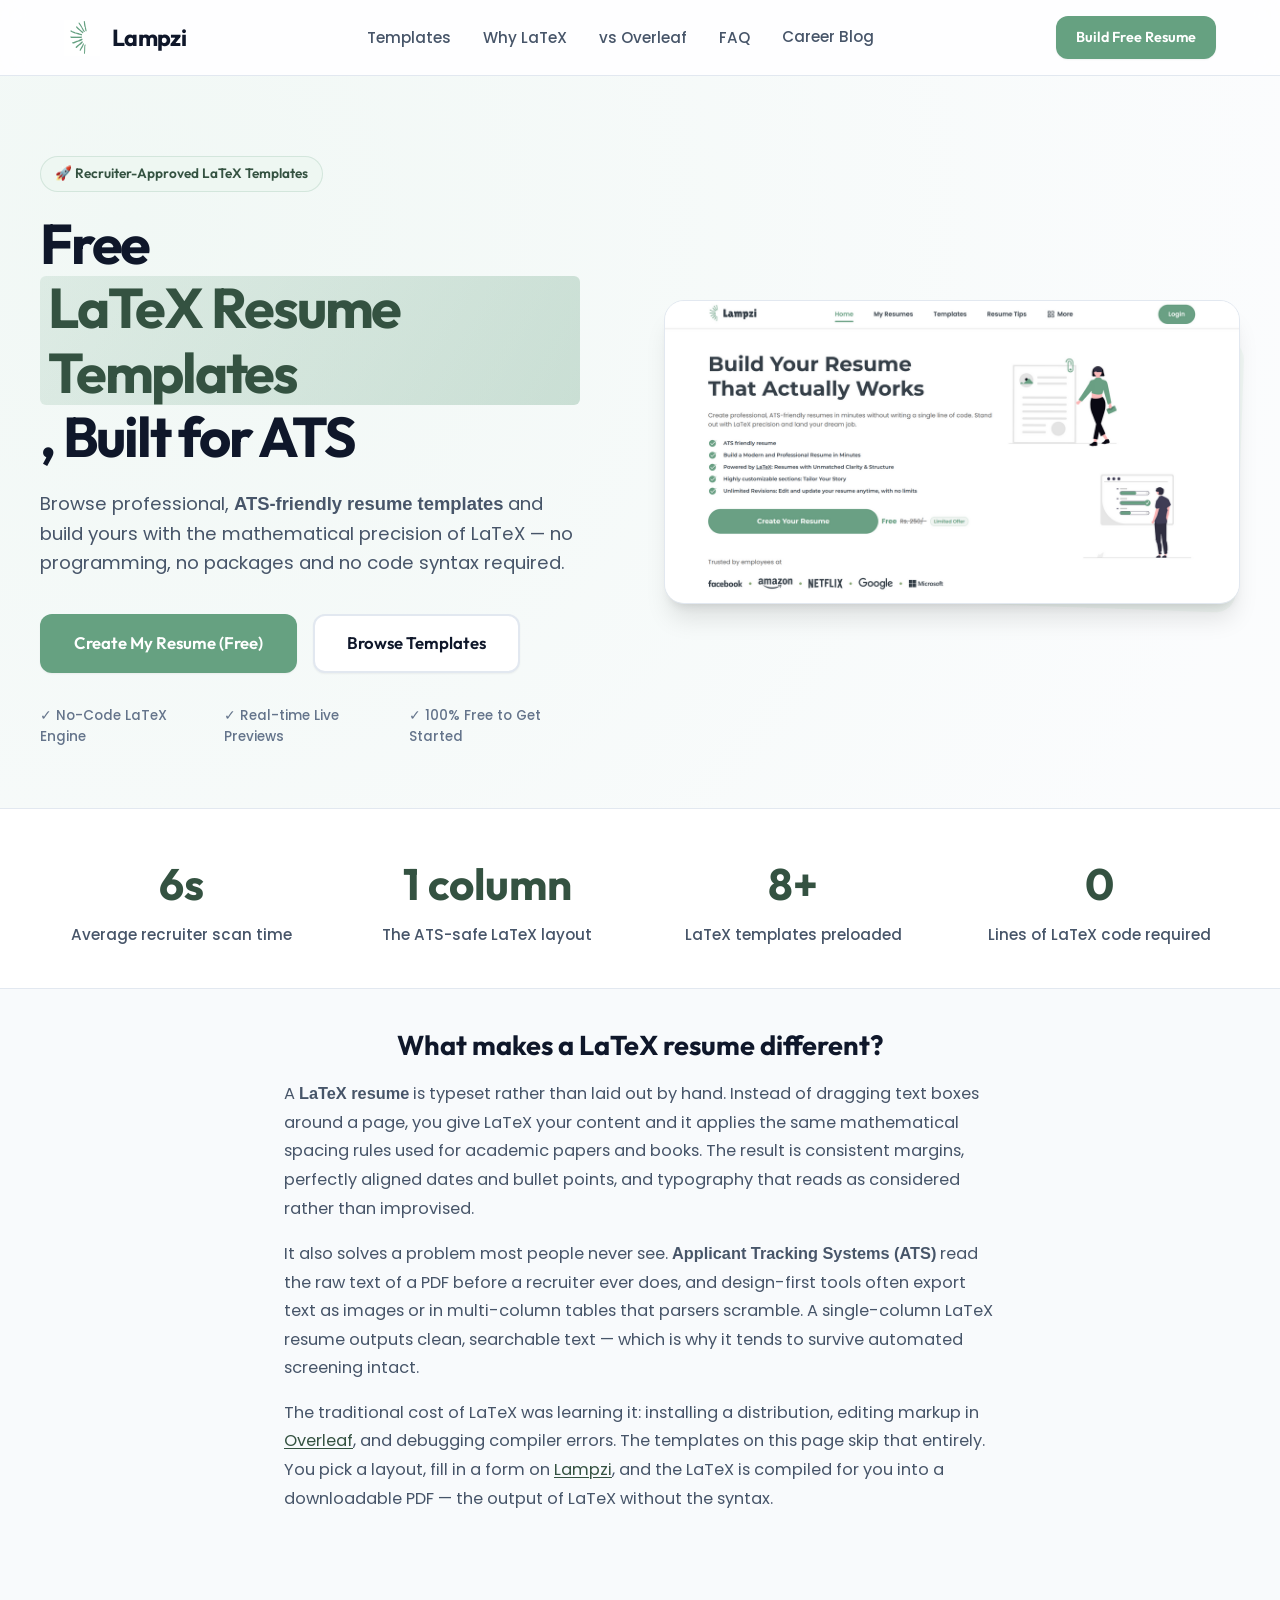
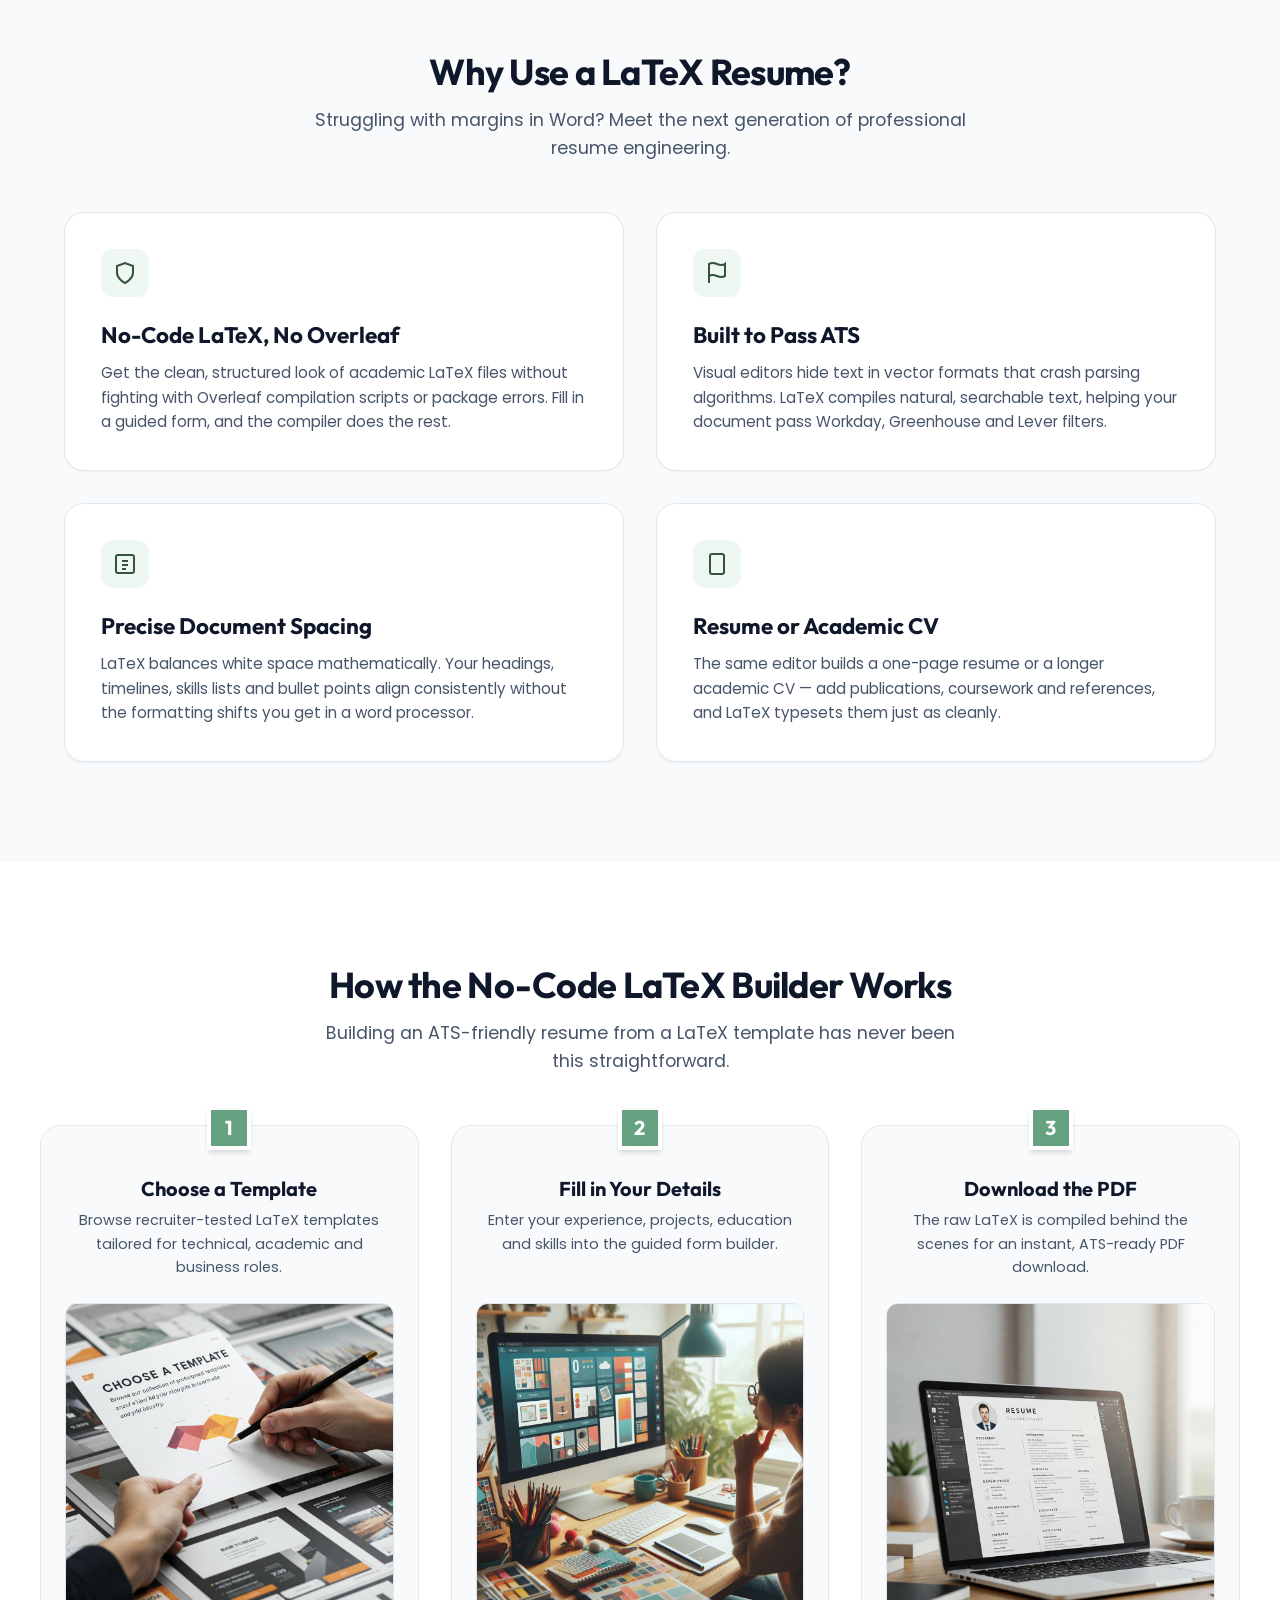
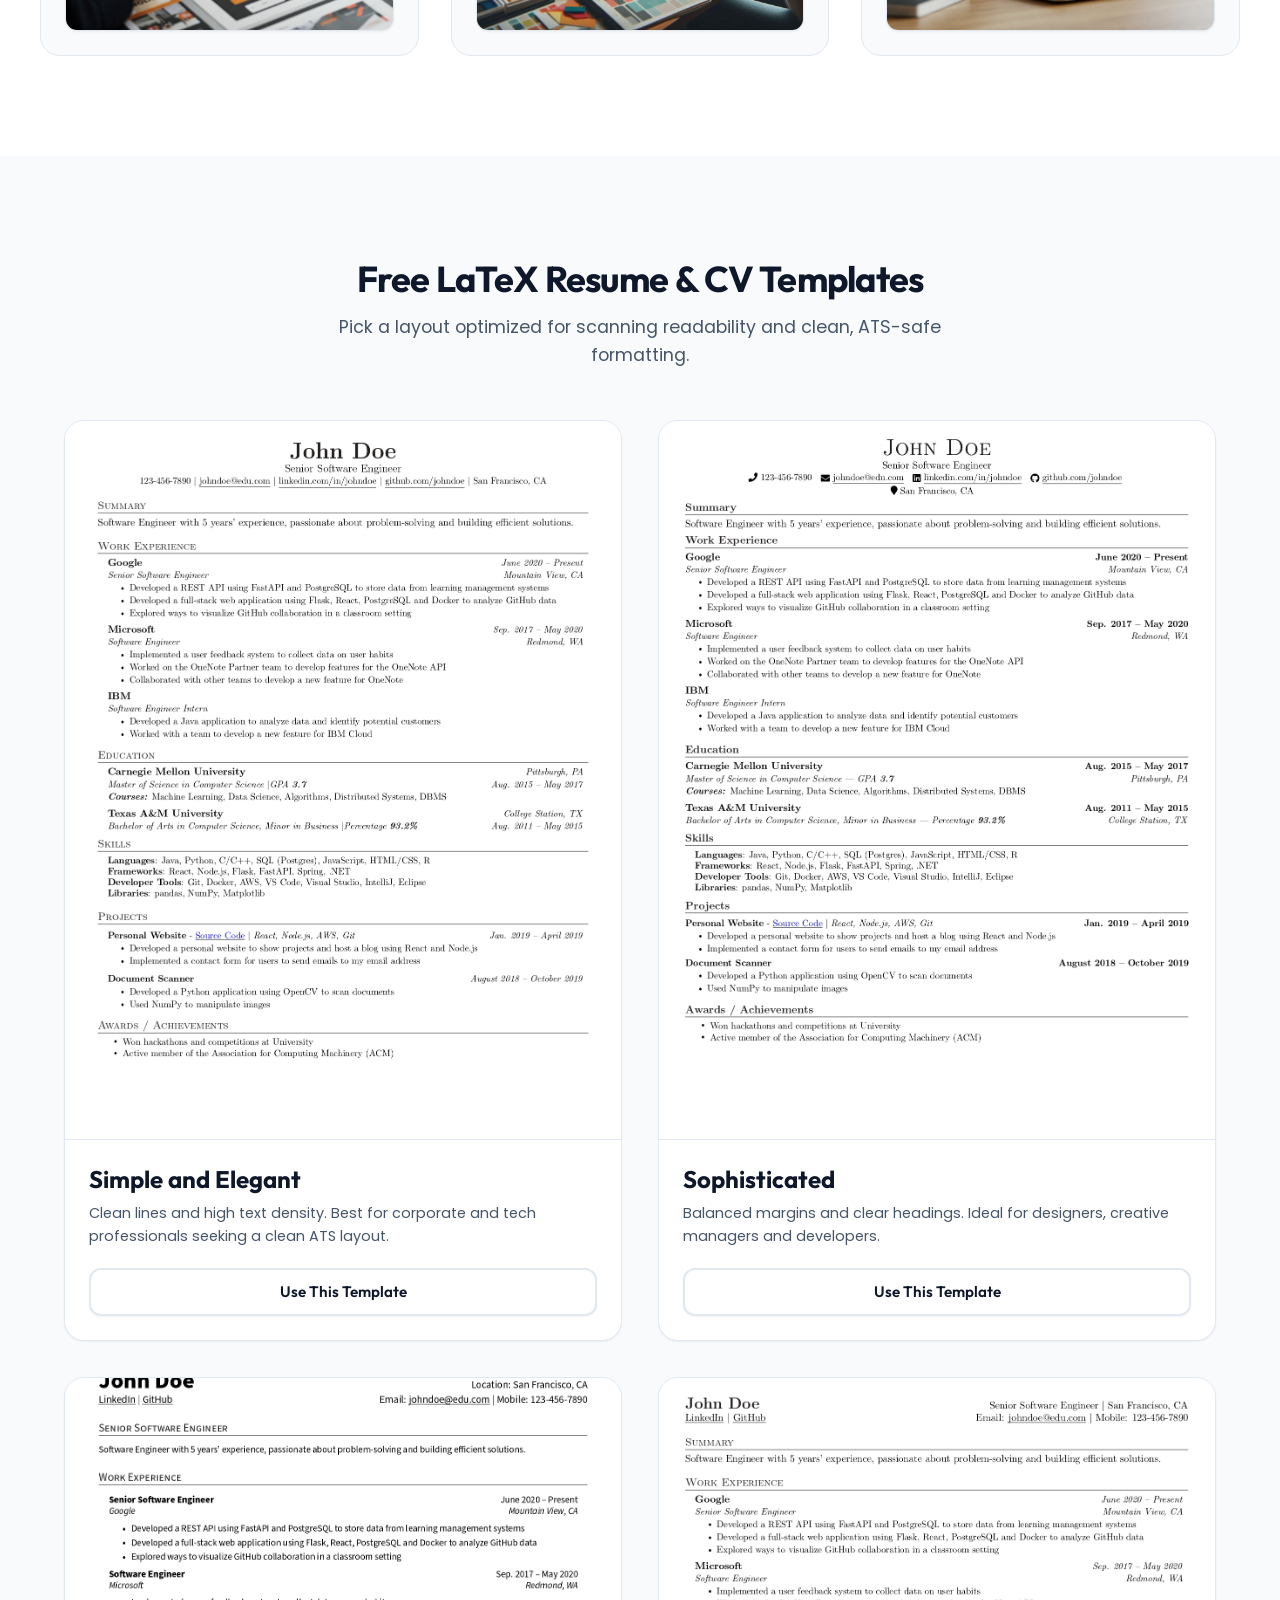
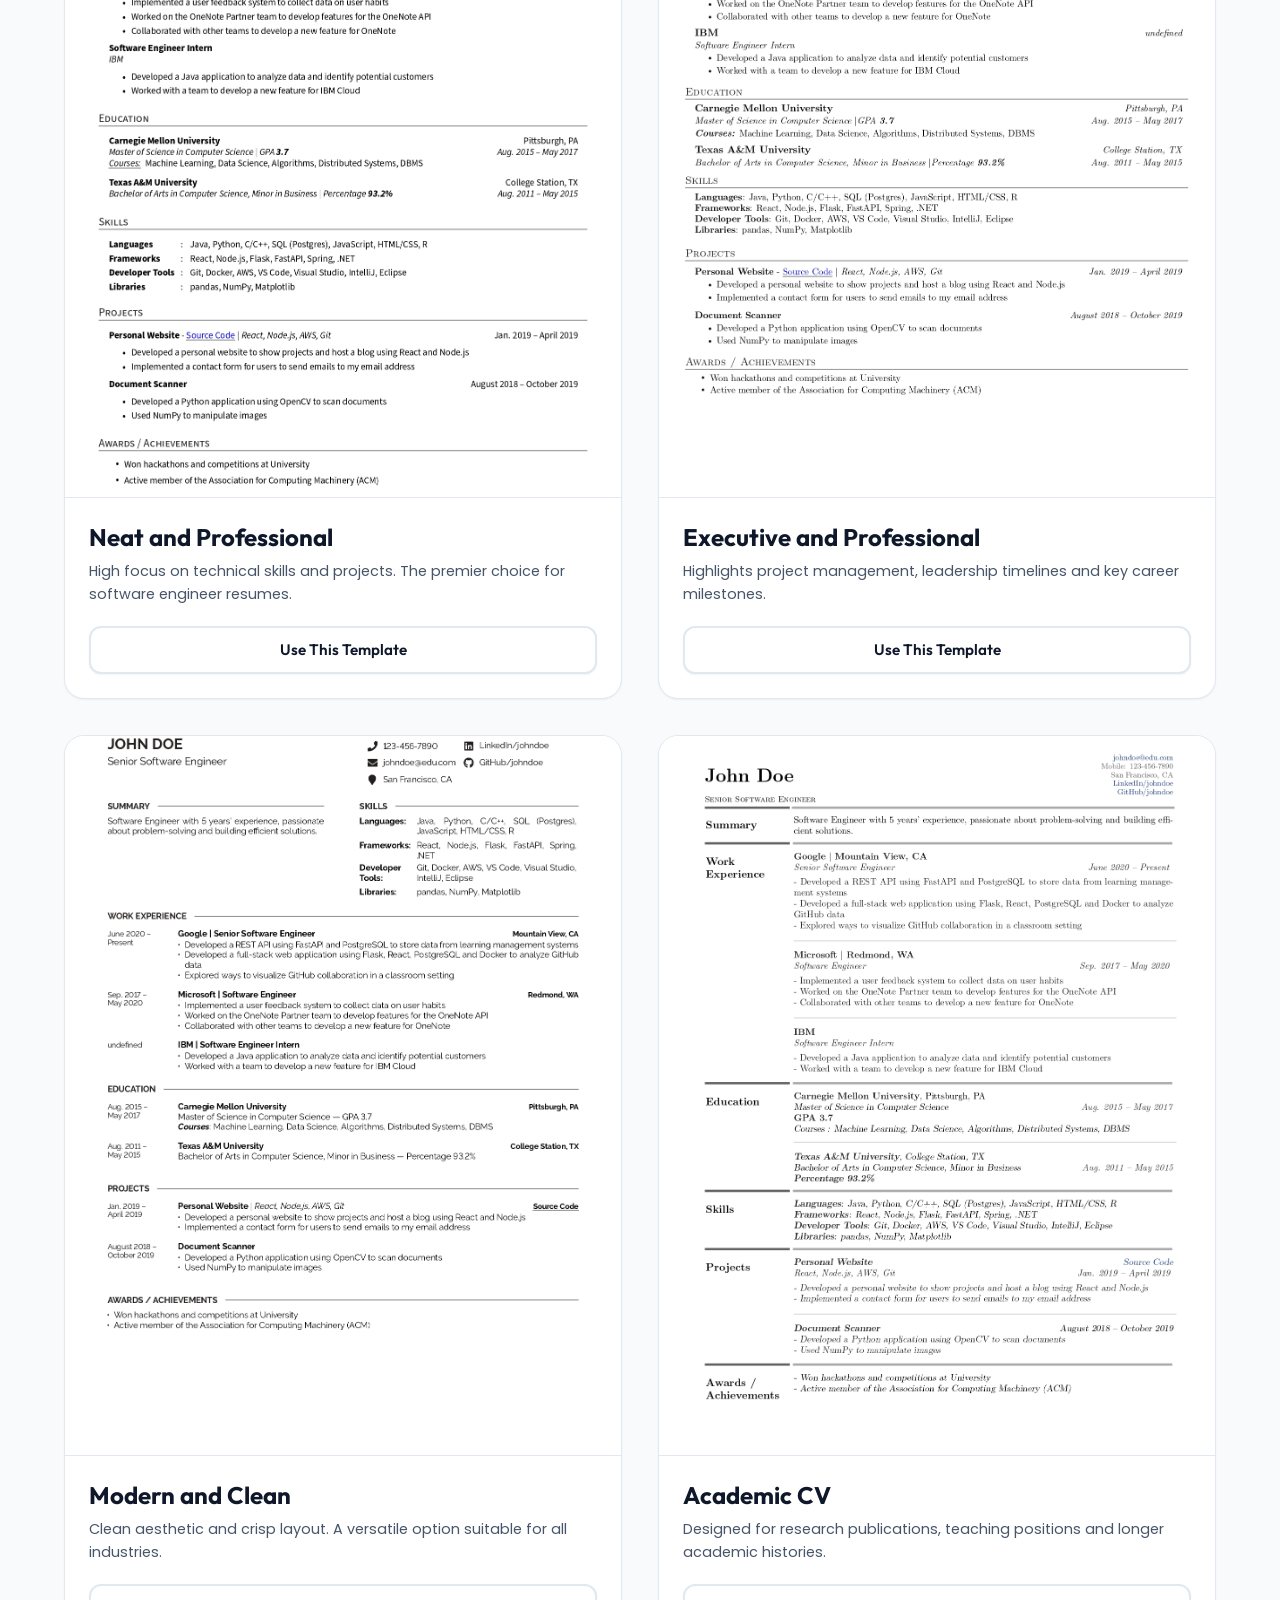
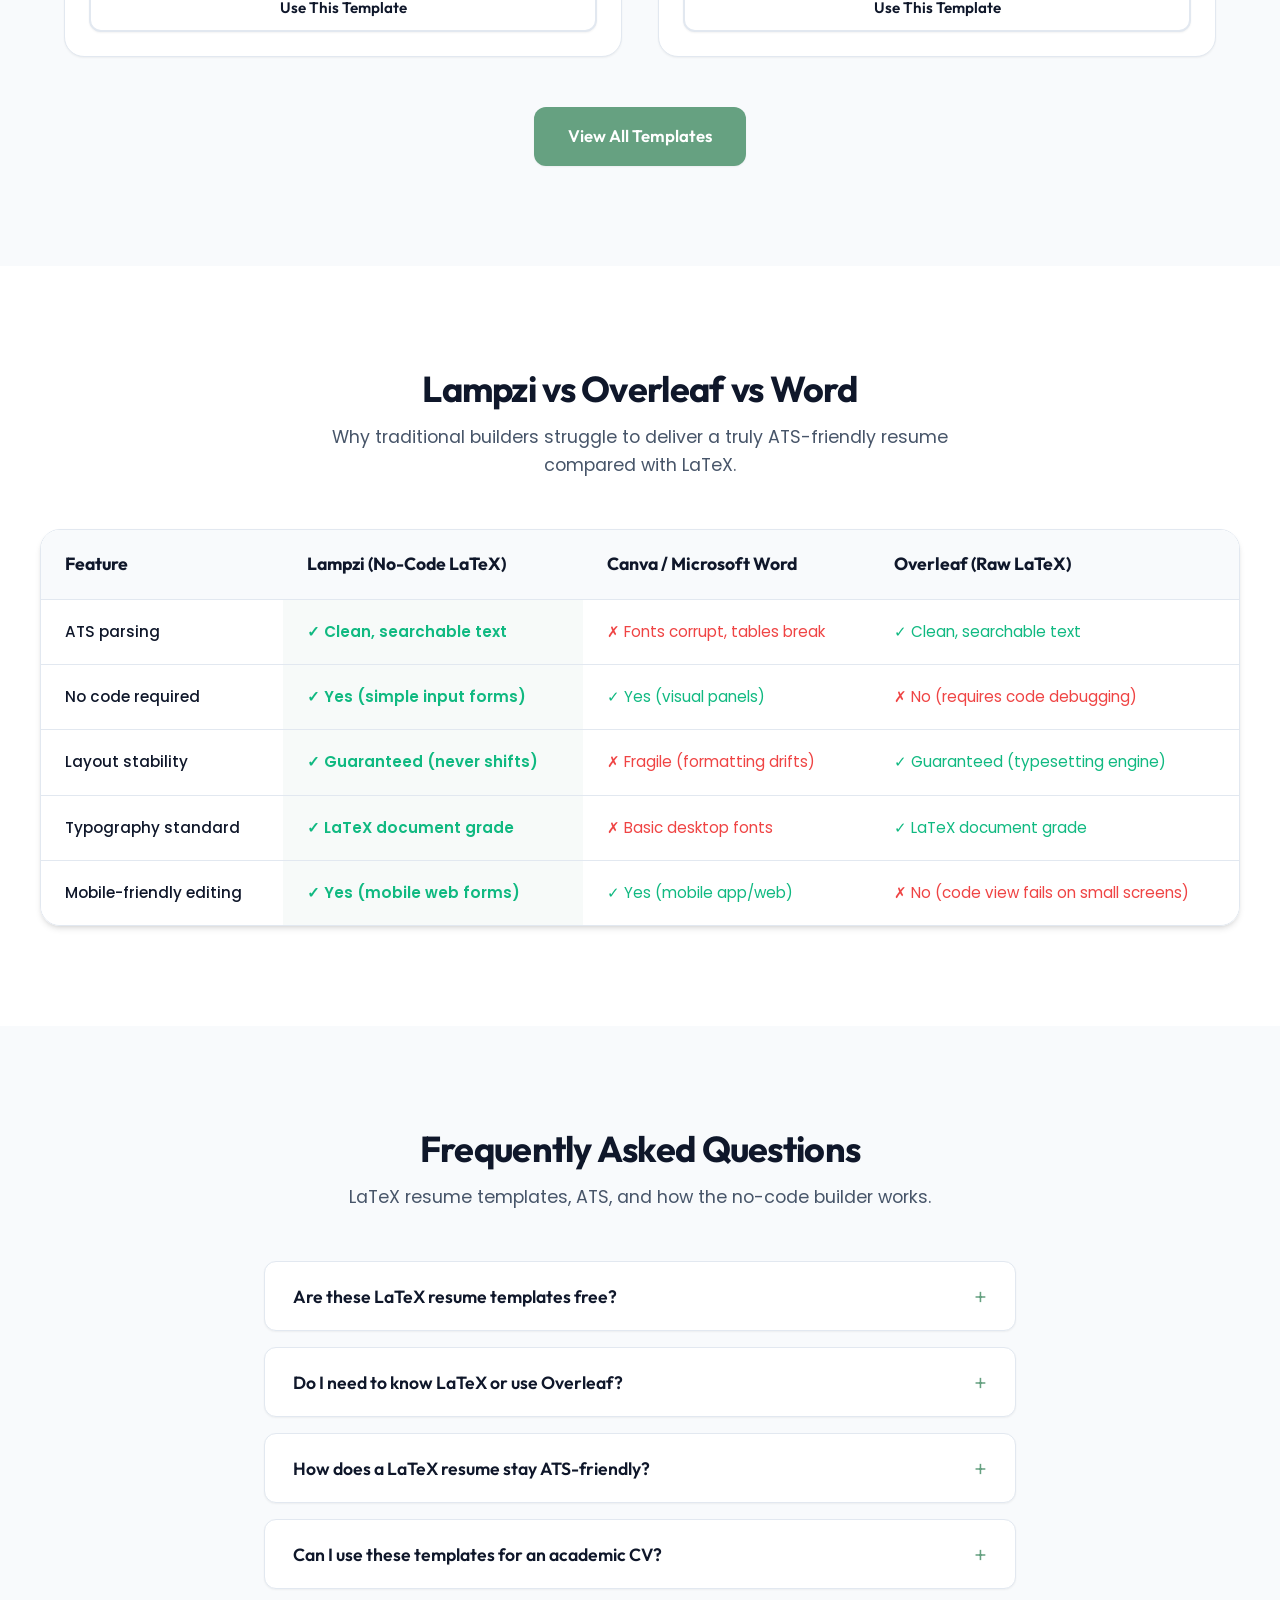
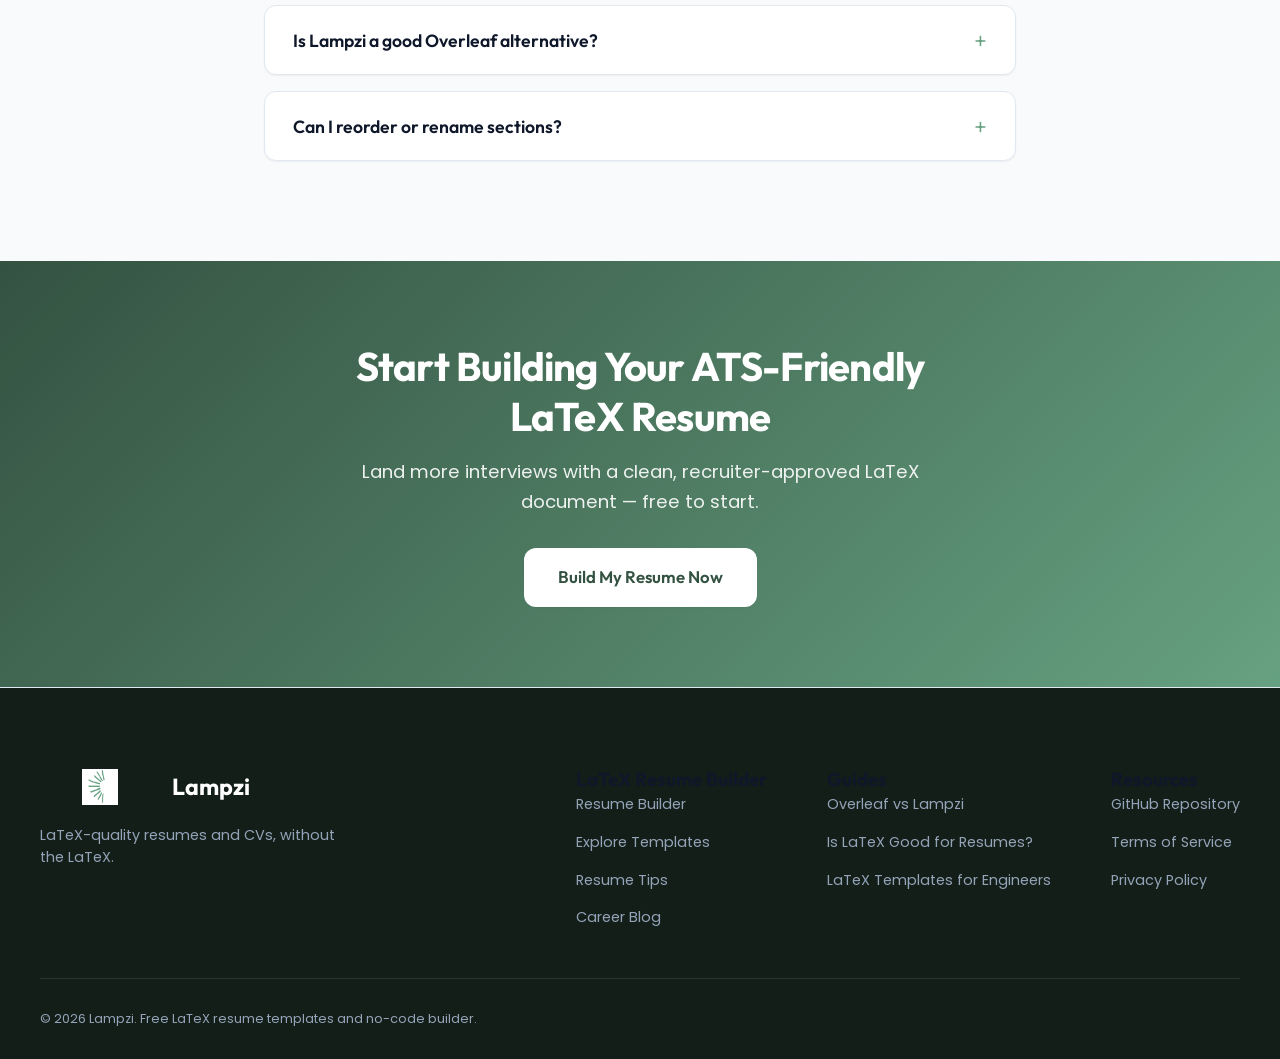
==== commit 064fbe02: "SEO: reposition to templates intent, add structured data, remove fake rating" ====
--- a/index.html
+++ b/index.html
@@ -3,58 +3,151 @@
 <head>
   <meta charset="UTF-8">
   <meta name="viewport" content="width=device-width, initial-scale=1.0">
-  <title>Free LaTeX Resume Builder | No Code ATS Friendly Resume Maker - Lampzi</title>
-  
-  <!-- SEO Metadata -->
-  <meta name="description" content="Create a professional, ATS friendly resume in minutes with the leading no code LaTeX resume builder. Free templates, drag & drop sections, and instant compilation.">
-  <meta name="keywords" content="resume builder, latex resume builder, no code latex resume builder, ats friendly resume, professional resume maker, cv builder, software engineer resume, academic cv template, best latex resume builder, overleaf alternative, job application tools">
+
+  <!-- Primary SEO. Deliberately positioned on TEMPLATES + Overleaf-alternative
+       intent rather than "latex resume builder" head-on — that term is owned by
+       lampzi.com, and two of our own properties competing for it would split the
+       signal. This page targets the template and comparison queries the main
+       site does not, and links back to it. -->
+  <title>Free LaTeX Resume Templates &amp; No-Code Builder — ATS-Friendly | Lampzi</title>
+  <meta name="description" content="Browse free, ATS-friendly LaTeX resume templates and build one with a no-code editor. A simple Overleaf alternative — pick a layout, fill a form, download a PDF.">
+  <meta name="keywords" content="latex resume templates, free latex resume templates, latex cv template, overleaf alternative, no code latex resume builder, ats friendly resume, software engineer resume template, academic cv template">
+  <meta name="author" content="Lampzi">
+  <meta name="robots" content="index, follow, max-image-preview:large">
+  <meta name="theme-color" content="#66a181">
   <link rel="canonical" href="https://lampzi.github.io/latex-resume-builder/">
-  
-  <!-- Open Graph / Facebook -->
+
+  <!-- Open Graph — absolute image URL (relative URLs do not unfurl) -->
   <meta property="og:type" content="website">
+  <meta property="og:site_name" content="Lampzi">
   <meta property="og:url" content="https://lampzi.github.io/latex-resume-builder/">
-  <meta property="og:title" content="Free LaTeX Resume Builder | No Code ATS Friendly Resume Maker - Lampzi">
-  <meta property="og:description" content="Create a professional, ATS friendly resume in minutes with the leading no code LaTeX resume builder. Free templates, drag & drop sections, and instant compilation.">
-  <meta property="og:image" content="assets/home-screenshot.png">
-
-  <!-- Twitter -->
-  <meta property="twitter:card" content="summary_large_image">
-  <meta property="twitter:url" content="https://lampzi.github.io/latex-resume-builder/">
-  <meta property="twitter:title" content="Free LaTeX Resume Builder | No Code ATS Friendly Resume Maker - Lampzi">
-  <meta property="twitter:description" content="Create a professional, ATS friendly resume in minutes with the leading no code LaTeX resume builder. Free templates, drag & drop sections, and instant compilation.">
-  <meta property="twitter:image" content="assets/home-screenshot.png">
+  <meta property="og:title" content="Free LaTeX Resume Templates &amp; No-Code Builder — ATS-Friendly | Lampzi">
+  <meta property="og:description" content="Browse free, ATS-friendly LaTeX resume templates and build one with a no-code editor. A simple Overleaf alternative — pick a layout, fill a form, download a PDF.">
+  <meta property="og:image" content="https://lampzi.github.io/latex-resume-builder/assets/home-screenshot.png">
+  <meta property="og:image:width" content="1200">
+  <meta property="og:image:height" content="630">
+  <meta property="og:image:alt" content="Lampzi no-code LaTeX resume builder interface">
+
+  <!-- Twitter — correct attribute is name=, not property= -->
+  <meta name="twitter:card" content="summary_large_image">
+  <meta name="twitter:site" content="@lampzihq">
+  <meta name="twitter:title" content="Free LaTeX Resume Templates &amp; No-Code Builder — ATS-Friendly | Lampzi">
+  <meta name="twitter:description" content="Browse free, ATS-friendly LaTeX resume templates and build one with a no-code editor. A simple Overleaf alternative.">
+  <meta name="twitter:image" content="https://lampzi.github.io/latex-resume-builder/assets/home-screenshot.png">
+  <meta name="twitter:image:alt" content="Lampzi no-code LaTeX resume builder interface">
 
   <!-- Favicon -->
   <link rel="icon" type="image/svg+xml" href="assets/favicon.svg">
   <link rel="alternate icon" type="image/png" href="assets/logo-48.png">
+  <link rel="apple-touch-icon" href="assets/logo-192.png">
 
   <!-- Google Fonts -->
   <link rel="preconnect" href="https://fonts.googleapis.com">
   <link rel="preconnect" href="https://fonts.gstatic.com" crossorigin>
   <link href="https://fonts.googleapis.com/css2?family=Outfit:wght@300;400;500;600;700&family=Poppins:wght@300;400;500;600;700&display=swap" rel="stylesheet">
 
-  <!-- CSS Stylesheet -->
   <link rel="stylesheet" href="style.css">
 
-  <!-- JSON-LD Structured Data for SoftwareApplication -->
+  <!-- Structured data: Organization -->
+  <script type="application/ld+json">
+  {
+    "@context": "https://schema.org",
+    "@type": "Organization",
+    "name": "Lampzi",
+    "url": "https://lampzi.com",
+    "logo": "https://lampzi.com/assets/logo.png",
+    "sameAs": [
+      "https://x.com/lampzihq",
+      "https://www.linkedin.com/company/lampzi",
+      "https://www.instagram.com/lampzi",
+      "https://www.youtube.com/@LampziHQ",
+      "https://github.com/lampzi/latex-resume-builder"
+    ]
+  }
+  </script>
+
+  <!-- Structured data: WebSite -->
+  <script type="application/ld+json">
+  {
+    "@context": "https://schema.org",
+    "@type": "WebSite",
+    "name": "Lampzi LaTeX Resume Templates",
+    "url": "https://lampzi.github.io/latex-resume-builder/",
+    "publisher": { "@type": "Organization", "name": "Lampzi", "url": "https://lampzi.com" }
+  }
+  </script>
+
+  <!-- Structured data: SoftwareApplication (no fabricated rating) -->
   <script type="application/ld+json">
   {
     "@context": "https://schema.org",
     "@type": "SoftwareApplication",
     "name": "Lampzi LaTeX Resume Builder",
-    "operatingSystem": "All",
+    "operatingSystem": "Web",
     "applicationCategory": "BusinessApplication",
-    "offers": {
-      "@type": "Offer",
-      "price": "0",
-      "priceCurrency": "USD"
-    },
-    "description": "An online no code LaTeX resume builder that generates recruiter-ready, ATS friendly resumes from form inputs without requiring LaTeX compilation knowledge.",
-    "aggregateRating": {
-      "@type": "AggregateRating",
-      "ratingValue": "4.9",
-      "reviewCount": "1240"
-    }
+    "url": "https://lampzi.com",
+    "offers": { "@type": "Offer", "price": "0", "priceCurrency": "USD" },
+    "description": "An online no-code LaTeX resume builder that generates recruiter-ready, ATS-friendly resumes and CVs from form inputs without requiring any LaTeX knowledge.",
+    "featureList": [
+      "No-code LaTeX resume and CV generation",
+      "ATS-friendly PDF output",
+      "Multiple professional LaTeX templates",
+      "Academic CV sections (publications, coursework, references)",
+      "Resume import and parsing"
+    ],
+    "publisher": { "@type": "Organization", "name": "Lampzi", "url": "https://lampzi.com" }
+  }
+  </script>
+
+  <!-- Structured data: BreadcrumbList -->
+  <script type="application/ld+json">
+  {
+    "@context": "https://schema.org",
+    "@type": "BreadcrumbList",
+    "itemListElement": [
+      { "@type": "ListItem", "position": 1, "name": "Lampzi", "item": "https://lampzi.com" },
+      { "@type": "ListItem", "position": 2, "name": "LaTeX Resume Templates", "item": "https://lampzi.github.io/latex-resume-builder/" }
+    ]
+  }
+  </script>
+
+  <!-- Structured data: FAQPage (mirrors the visible FAQ below) -->
+  <script type="application/ld+json">
+  {
+    "@context": "https://schema.org",
+    "@type": "FAQPage",
+    "mainEntity": [
+      {
+        "@type": "Question",
+        "name": "Are these LaTeX resume templates free?",
+        "acceptedAnswer": { "@type": "Answer", "text": "Yes. You can browse every LaTeX resume template here for free and start building with the no-code editor at no cost. Fill in a form, pick a layout, and download a professional PDF." }
+      },
+      {
+        "@type": "Question",
+        "name": "Do I need to know LaTeX or use Overleaf to use these templates?",
+        "acceptedAnswer": { "@type": "Answer", "text": "No. Unlike Overleaf, where you edit raw LaTeX and debug compiler errors, Lampzi hosts the compiler for you. There is nothing to install, no packages to import and no code to write — you fill out a guided form and the LaTeX PDF is generated instantly." }
+      },
+      {
+        "@type": "Question",
+        "name": "How does a LaTeX resume guarantee an ATS-friendly result?",
+        "acceptedAnswer": { "@type": "Answer", "text": "Applicant Tracking Systems parse plain, searchable text. Graphic tools such as Canva export text as vector shapes that parsers read as images, causing rejections. LaTeX compiles genuine text structures, so single-column LaTeX resumes parse cleanly in systems like Workday, Greenhouse and Lever." }
+      },
+      {
+        "@type": "Question",
+        "name": "Can I use these templates for an academic CV?",
+        "acceptedAnswer": { "@type": "Answer", "text": "Yes. The Academic template is built for longer CVs, with sections for publications, coursework, references and teaching history. A CV and a resume use the same editor — the CV simply adds more sections." }
+      },
+      {
+        "@type": "Question",
+        "name": "Is Lampzi a good Overleaf alternative?",
+        "acceptedAnswer": { "@type": "Answer", "text": "For people who want LaTeX-quality output without writing LaTeX, yes. Overleaf is a full LaTeX editor and remains the better choice if you want total manual control. Lampzi is the better choice if you want a finished, ATS-friendly resume in minutes from a form." }
+      },
+      {
+        "@type": "Question",
+        "name": "Can I reorder or rename sections?",
+        "acceptedAnswer": { "@type": "Answer", "text": "Yes. Sections can be reordered, renamed or hidden with a drag-and-drop panel, so you can put projects, skills or experience first and the layout adjusts automatically." }
+      }
+    ]
   }
   </script>
 </head>
@@ -64,23 +157,23 @@
   <header class="navbar">
     <div class="navbar-container">
       <a href="https://lampzi.com" class="nav-logo-link">
-        <img src="assets/logo.svg" alt="Lampzi Logo" class="nav-logo">
+        <img src="assets/logo.svg" alt="Lampzi Logo" class="nav-logo" width="130" height="34">
         <span class="nav-brand">Lampzi</span>
       </a>
       <button class="menu-toggle" aria-label="Toggle Navigation Menu" aria-controls="nav-menu" id="menu-btn">
-        <svg xmlns="http://www.w3.org/2000/svg" width="24" height="24" fill="none" stroke="currentColor" stroke-width="2" stroke-linecap="round" stroke-linejoin="round" class="menu-icon"><line x1="4" x2="20" y1="12" y2="12"></line><line x1="4" x2="20" y1="6" y2="6"></line><line x1="4" x2="20" y1="18" y2="18"></line></svg>
+        <svg xmlns="http://www.w3.org/2000/svg" width="24" height="24" fill="none" stroke="currentColor" stroke-width="2" stroke-linecap="round" stroke-linejoin="round" class="menu-icon" aria-hidden="true"><line x1="4" x2="20" y1="12" y2="12"></line><line x1="4" x2="20" y1="6" y2="6"></line><line x1="4" x2="20" y1="18" y2="18"></line></svg>
       </button>
-      <nav class="nav-menu" id="nav-menu">
+      <nav class="nav-menu" id="nav-menu" aria-label="Primary">
         <ul>
-          <li><a href="#features">Features</a></li>
           <li><a href="#templates">Templates</a></li>
-          <li><a href="#comparison">Comparison</a></li>
+          <li><a href="#features">Why LaTeX</a></li>
+          <li><a href="#comparison">vs Overleaf</a></li>
           <li><a href="#faq">FAQ</a></li>
-          <li><a href="https://lampzi.com/blogs" class="external-link">Career Blog</a></li>
+          <li><a href="https://lampzi.com/blogs" class="external-link" rel="noopener">Career Blog</a></li>
         </ul>
       </nav>
       <div class="nav-actions">
-        <a href="https://lampzi.com/" class="btn btn-primary nav-cta" id="nav-cta-btn">Build Free Resume</a>
+        <a href="https://lampzi.com/" class="btn btn-primary nav-cta" id="nav-cta-btn" rel="noopener">Build Free Resume</a>
       </div>
     </div>
   </header>
@@ -90,24 +183,24 @@
     <section class="hero">
       <div class="hero-container">
         <div class="hero-content">
-          <div class="badge">🚀 Recruiter-Approved Resume Builder</div>
-          <h1 class="hero-title">The Easiest <br><span class="highlight">LaTeX Resume Builder</span></h1>
+          <div class="badge">🚀 Recruiter-Approved LaTeX Templates</div>
+          <h1 class="hero-title">Free <span class="highlight">LaTeX Resume Templates</span>, Built for ATS</h1>
           <p class="hero-subtitle">
-            Create an impact-focused, **ATS friendly resume** using the mathematical precision of LaTeX. No programming, no packages, and no code syntax required.
+            Browse professional, <strong>ATS-friendly resume templates</strong> and build yours with the mathematical precision of LaTeX — no programming, no packages and no code syntax required.
           </p>
           <div class="hero-actions">
-            <a href="https://lampzi.com/" class="btn btn-primary btn-large">Create My Resume (Free)</a>
+            <a href="https://lampzi.com/" class="btn btn-primary btn-large" rel="noopener">Create My Resume (Free)</a>
             <a href="#templates" class="btn btn-secondary btn-large">Browse Templates</a>
           </div>
           <div class="hero-features-list">
-            <span class="hero-feat-item">✓ No Code LaTeX Engine</span>
+            <span class="hero-feat-item">✓ No-Code LaTeX Engine</span>
             <span class="hero-feat-item">✓ Real-time Live Previews</span>
             <span class="hero-feat-item">✓ 100% Free to Get Started</span>
           </div>
         </div>
         <div class="hero-image-wrapper">
           <div class="image-frame-bg"></div>
-          <img src="assets/home-screenshot.png" alt="No Code LaTeX Resume Builder Dashboard Interface" class="hero-preview-img">
+          <img src="assets/home-screenshot.png" alt="No-code LaTeX resume builder dashboard interface" class="hero-preview-img" fetchpriority="high" width="1200" height="750">
         </div>
       </div>
     </section>
@@ -116,69 +209,82 @@
     <section class="metrics-bar">
       <div class="metrics-container">
         <div class="metric-card">
-          <h3 class="metric-val">6s</h3>
-          <p class="metric-lbl">Average Recruiter Scan Time</p>
+          <p class="metric-val">6s</p>
+          <p class="metric-lbl">Average recruiter scan time</p>
         </div>
         <div class="metric-card">
-          <h3 class="metric-val">99%</h3>
-          <p class="metric-lbl">ATS friendly resume score</p>
+          <p class="metric-val">1&nbsp;column</p>
+          <p class="metric-lbl">The ATS-safe LaTeX layout</p>
         </div>
         <div class="metric-card">
-          <h3 class="metric-val">8+</h3>
+          <p class="metric-val">8+</p>
           <p class="metric-lbl">LaTeX templates preloaded</p>
         </div>
         <div class="metric-card">
-          <h3 class="metric-val">0</h3>
-          <p class="metric-lbl">LaTeX code lines required</p>
-        </div>
+          <p class="metric-val">0</p>
+          <p class="metric-lbl">Lines of LaTeX code required</p>
+        </div>
+      </div>
+    </section>
+
+    <!-- Intro / guide prose — makes this a genuine resource rather than a thin
+         landing page, and targets informational "why LaTeX / is LaTeX ATS" intent. -->
+    <section class="intro-prose">
+      <div class="intro-prose-inner">
+        <h2>What makes a LaTeX resume different?</h2>
+        <p>
+          A <strong>LaTeX resume</strong> is typeset rather than laid out by hand. Instead of dragging text boxes around a page, you give LaTeX your content and it applies the same mathematical spacing rules used for academic papers and books. The result is consistent margins, perfectly aligned dates and bullet points, and typography that reads as considered rather than improvised.
+        </p>
+        <p>
+          It also solves a problem most people never see. <strong>Applicant Tracking Systems (ATS)</strong> read the raw text of a PDF before a recruiter ever does, and design-first tools often export text as images or in multi-column tables that parsers scramble. A single-column LaTeX resume outputs clean, searchable text — which is why it tends to survive automated screening intact.
+        </p>
+        <p>
+          The traditional cost of LaTeX was learning it: installing a distribution, editing markup in <a href="https://lampzi.com/blogs/overleaf-vs-lampzi" rel="noopener">Overleaf</a>, and debugging compiler errors. The templates on this page skip that entirely. You pick a layout, fill in a form on <a href="https://lampzi.com/" rel="noopener">Lampzi</a>, and the LaTeX is compiled for you into a downloadable PDF — the output of LaTeX without the syntax.
+        </p>
       </div>
     </section>
 
     <!-- Key Features Section -->
     <section id="features" class="features-section">
       <div class="section-header">
-        <h2 class="section-title">Why Use a LaTeX Resume Builder?</h2>
+        <h2 class="section-title">Why Use a LaTeX Resume?</h2>
         <p class="section-subtitle">Struggling with margins in Word? Meet the next generation of professional resume engineering.</p>
       </div>
       <div class="features-grid">
-        <!-- Feature 1 -->
         <div class="feature-card">
           <div class="feat-icon-box">
-            <svg xmlns="http://www.w3.org/2000/svg" width="24" height="24" fill="none" stroke="currentColor" stroke-width="2" class="feat-icon"><path d="M12 22s8-4 8-10V5l-8-3-8 3v7c0 6 8 10 8 10z"/></svg>
-          </div>
-          <h3 class="feature-card-title">No Code LaTeX Resume Builder</h3>
+            <svg xmlns="http://www.w3.org/2000/svg" width="24" height="24" fill="none" stroke="currentColor" stroke-width="2" class="feat-icon" aria-hidden="true"><path d="M12 22s8-4 8-10V5l-8-3-8 3v7c0 6 8 10 8 10z"/></svg>
+          </div>
+          <h3 class="feature-card-title">No-Code LaTeX, No Overleaf</h3>
           <p class="feature-card-text">
-            Get the clean, structured look of academic LaTeX files without fighting with Overleaf compilation scripts or package errors. Fill in a guided form, and we handle the rest.
+            Get the clean, structured look of academic LaTeX files without fighting with Overleaf compilation scripts or package errors. Fill in a guided form, and the compiler does the rest.
           </p>
         </div>
-        <!-- Feature 2 -->
         <div class="feature-card">
           <div class="feat-icon-box">
-            <svg xmlns="http://www.w3.org/2000/svg" width="24" height="24" fill="none" stroke="currentColor" stroke-width="2" class="feat-icon"><path d="M4 15s1-1 4-1 5 2 8 2 4-1 4-1V3s-1 1-4 1-5-2-8-2-4 1-4 1z"/><line x1="4" x2="4" y1="22" y2="15"/></svg>
-          </div>
-          <h3 class="feature-card-title">Guaranteed ATS Friendly Resume</h3>
+            <svg xmlns="http://www.w3.org/2000/svg" width="24" height="24" fill="none" stroke="currentColor" stroke-width="2" class="feat-icon" aria-hidden="true"><path d="M4 15s1-1 4-1 5 2 8 2 4-1 4-1V3s-1 1-4 1-5-2-8-2-4 1-4 1z"/><line x1="4" x2="4" y1="22" y2="15"/></svg>
+          </div>
+          <h3 class="feature-card-title">Built to Pass ATS</h3>
           <p class="feature-card-text">
-            Standard visual editors hide text in vector formats that crash parsing algorithms. Lampzi compiles natural text arrays in LaTeX, ensuring your document passes Workday, Greenhouse, and Lever filters.
+            Visual editors hide text in vector formats that crash parsing algorithms. LaTeX compiles natural, searchable text, helping your document pass Workday, Greenhouse and Lever filters.
           </p>
         </div>
-        <!-- Feature 3 -->
         <div class="feature-card">
           <div class="feat-icon-box">
-            <svg xmlns="http://www.w3.org/2000/svg" width="24" height="24" fill="none" stroke="currentColor" stroke-width="2" class="feat-icon"><rect width="18" height="18" x="3" y="3" rx="2" ry="2"/><line x1="9" x2="15" y1="9" y2="9"/><line x1="9" x2="15" y1="13" y2="13"/><line x1="9" x2="13" y1="17" y2="17"/></svg>
+            <svg xmlns="http://www.w3.org/2000/svg" width="24" height="24" fill="none" stroke="currentColor" stroke-width="2" class="feat-icon" aria-hidden="true"><rect width="18" height="18" x="3" y="3" rx="2" ry="2"/><line x1="9" x2="15" y1="9" y2="9"/><line x1="9" x2="15" y1="13" y2="13"/><line x1="9" x2="13" y1="17" y2="17"/></svg>
           </div>
           <h3 class="feature-card-title">Precise Document Spacing</h3>
           <p class="feature-card-text">
-            LaTeX balances white space mathematically. Your headings, timelines, skills lists, and bullet points will align pixel-perfectly without standard formatting shifts.
+            LaTeX balances white space mathematically. Your headings, timelines, skills lists and bullet points align consistently without the formatting shifts you get in a word processor.
           </p>
         </div>
-        <!-- Feature 4 -->
         <div class="feature-card">
           <div class="feat-icon-box">
-            <svg xmlns="http://www.w3.org/2000/svg" width="24" height="24" fill="none" stroke="currentColor" stroke-width="2" class="feat-icon"><rect width="14" height="20" x="5" y="2" rx="2" ry="2"/><line x1="12" x2="12.01" y1="18" y2="18"/></svg>
-          </div>
-          <h3 class="feature-card-title">Mobile-Friendly Edits</h3>
+            <svg xmlns="http://www.w3.org/2000/svg" width="24" height="24" fill="none" stroke="currentColor" stroke-width="2" class="feat-icon" aria-hidden="true"><rect width="14" height="20" x="5" y="2" rx="2" ry="2"/><line x1="12" x2="12.01" y1="18" y2="18"/></svg>
+          </div>
+          <h3 class="feature-card-title">Resume or Academic CV</h3>
           <p class="feature-card-text">
-            The only LaTeX editor designed for mobile browsers. Modify your experience descriptions, skills categories, or certifications directly from your smartphone.
+            The same editor builds a one-page resume or a longer academic CV — add publications, coursework and references, and LaTeX typesets them just as cleanly.
           </p>
         </div>
       </div>
@@ -188,32 +294,32 @@
     <section class="how-it-works">
       <div class="how-container">
         <div class="section-header">
-          <h2 class="section-title">How Our No Code LaTeX Builder Works</h2>
-          <p class="section-subtitle">Building an ATS friendly resume has never been this straightforward.</p>
+          <h2 class="section-title">How the No-Code LaTeX Builder Works</h2>
+          <p class="section-subtitle">Building an ATS-friendly resume from a LaTeX template has never been this straightforward.</p>
         </div>
         <div class="steps-flow">
           <div class="step-card">
             <div class="step-num">1</div>
-            <h3 class="step-title">Choose Template</h3>
-            <p class="step-desc">Browse through recruiter-tested LaTeX templates tailored for technical and business roles.</p>
+            <h3 class="step-title">Choose a Template</h3>
+            <p class="step-desc">Browse recruiter-tested LaTeX templates tailored for technical, academic and business roles.</p>
             <div class="step-img-box">
-              <img src="assets/images/ChooseTemplate.jpg" alt="Browse ATS friendly resume templates" class="step-img">
+              <img src="assets/images/ChooseTemplate.jpg" alt="Browsing ATS-friendly LaTeX resume templates" class="step-img" loading="lazy" decoding="async">
             </div>
           </div>
           <div class="step-card">
             <div class="step-num">2</div>
-            <h3 class="step-title">Fill in Details</h3>
-            <p class="step-desc">Enter your work experience, projects, education, and technical skills into the form builder.</p>
+            <h3 class="step-title">Fill in Your Details</h3>
+            <p class="step-desc">Enter your experience, projects, education and skills into the guided form builder.</p>
             <div class="step-img-box">
-              <img src="assets/images/AddContent.png" alt="Enter details into the resume builder form" class="step-img">
+              <img src="assets/images/AddContent.png" alt="Entering details into the LaTeX resume builder form" class="step-img" loading="lazy" decoding="async">
             </div>
           </div>
           <div class="step-card">
             <div class="step-num">3</div>
-            <h3 class="step-title">Download PDF</h3>
-            <p class="step-desc">We compile the raw LaTeX structure behind the scenes for an instant PDF download.</p>
+            <h3 class="step-title">Download the PDF</h3>
+            <p class="step-desc">The raw LaTeX is compiled behind the scenes for an instant, ATS-ready PDF download.</p>
             <div class="step-img-box">
-              <img src="assets/images/ResumeGenerated.jpg" alt="Generated LaTeX PDF Resume preview" class="step-img">
+              <img src="assets/images/ResumeGenerated.jpg" alt="Generated LaTeX PDF resume preview" class="step-img" loading="lazy" decoding="async">
             </div>
           </div>
         </div>
@@ -223,89 +329,81 @@
     <!-- Templates Showcase Section -->
     <section id="templates" class="templates-section">
       <div class="section-header">
-        <h2 class="section-title">Recruiter-Validated LaTeX Resume Templates</h2>
-        <p class="section-subtitle">Pick a layout optimized for scanning readability and clean formatting.</p>
+        <h2 class="section-title">Free LaTeX Resume &amp; CV Templates</h2>
+        <p class="section-subtitle">Pick a layout optimized for scanning readability and clean, ATS-safe formatting.</p>
       </div>
 
       <div class="gallery-container">
-        <!-- Template Cards Grid -->
         <div class="templates-grid">
-          <!-- Template 1 -->
           <div class="template-item-card">
             <div class="template-img-container">
-              <img src="assets/templatesimages/Black_template1.jpg" alt="Simple and Elegant LaTeX Resume Layout Template 1" class="template-img">
+              <img src="assets/templatesimages/Black_template1.jpg" alt="Simple and Elegant LaTeX resume template" class="template-img" loading="lazy" decoding="async">
             </div>
             <div class="template-meta">
               <h3 class="template-name">Simple and Elegant</h3>
-              <p class="template-desc">Clean lines and high text density. Best for Corporate and Tech professionals seeking a clean ATS layout.</p>
-              <a href="https://lampzi.com/" class="btn btn-secondary btn-full">Use This Template</a>
-            </div>
-          </div>
-
-          <!-- Template 2 -->
+              <p class="template-desc">Clean lines and high text density. Best for corporate and tech professionals seeking a clean ATS layout.</p>
+              <a href="https://lampzi.com/" class="btn btn-secondary btn-full" rel="noopener">Use This Template</a>
+            </div>
+          </div>
+
           <div class="template-item-card">
             <div class="template-img-container">
-              <img src="assets/templatesimages/Black_template2.jpg" alt="Sophisticated Creative LaTeX Resume Layout Template 2" class="template-img">
+              <img src="assets/templatesimages/Black_template2.jpg" alt="Sophisticated LaTeX resume template for creative roles" class="template-img" loading="lazy" decoding="async">
             </div>
             <div class="template-meta">
               <h3 class="template-name">Sophisticated</h3>
-              <p class="template-desc">Balanced margins and clear headings. Ideal for designers, creative managers, and developers.</p>
-              <a href="https://lampzi.com/" class="btn btn-secondary btn-full">Use This Template</a>
-            </div>
-          </div>
-
-          <!-- Template 3 -->
+              <p class="template-desc">Balanced margins and clear headings. Ideal for designers, creative managers and developers.</p>
+              <a href="https://lampzi.com/" class="btn btn-secondary btn-full" rel="noopener">Use This Template</a>
+            </div>
+          </div>
+
           <div class="template-item-card">
             <div class="template-img-container">
-              <img src="assets/templatesimages/Black_template3.jpg" alt="Neat and Professional LaTeX Technical Resume Layout Template 3" class="template-img">
+              <img src="assets/templatesimages/Black_template3.jpg" alt="Neat and Professional LaTeX software engineer resume template" class="template-img" loading="lazy" decoding="async">
             </div>
             <div class="template-meta">
               <h3 class="template-name">Neat and Professional</h3>
               <p class="template-desc">High focus on technical skills and projects. The premier choice for software engineer resumes.</p>
-              <a href="https://lampzi.com/" class="btn btn-secondary btn-full">Use This Template</a>
-            </div>
-          </div>
-
-          <!-- Template 4 -->
+              <a href="https://lampzi.com/" class="btn btn-secondary btn-full" rel="noopener">Use This Template</a>
+            </div>
+          </div>
+
           <div class="template-item-card">
             <div class="template-img-container">
-              <img src="assets/templatesimages/Black_template4.jpg" alt="Executive and Professional LaTeX Resume Layout Template 4" class="template-img">
+              <img src="assets/templatesimages/Black_template4.jpg" alt="Executive and Professional LaTeX resume template" class="template-img" loading="lazy" decoding="async">
             </div>
             <div class="template-meta">
               <h3 class="template-name">Executive and Professional</h3>
-              <p class="template-desc">Highlights project management, leadership timelines, and key career milestones.</p>
-              <a href="https://lampzi.com/" class="btn btn-secondary btn-full">Use This Template</a>
-            </div>
-          </div>
-
-          <!-- Template 5 -->
+              <p class="template-desc">Highlights project management, leadership timelines and key career milestones.</p>
+              <a href="https://lampzi.com/" class="btn btn-secondary btn-full" rel="noopener">Use This Template</a>
+            </div>
+          </div>
+
           <div class="template-item-card">
             <div class="template-img-container">
-              <img src="assets/templatesimages/Black_template5.jpg" alt="Modern and Clean General LaTeX Resume Layout Template 5" class="template-img">
+              <img src="assets/templatesimages/Black_template5.jpg" alt="Modern and Clean general-purpose LaTeX resume template" class="template-img" loading="lazy" decoding="async">
             </div>
             <div class="template-meta">
               <h3 class="template-name">Modern and Clean</h3>
-              <p class="template-desc">Clean aesthetic and crisp layout. A versatile builder option suitable for all industries.</p>
-              <a href="https://lampzi.com/" class="btn btn-secondary btn-full">Use This Template</a>
-            </div>
-          </div>
-
-          <!-- Template 6 -->
+              <p class="template-desc">Clean aesthetic and crisp layout. A versatile option suitable for all industries.</p>
+              <a href="https://lampzi.com/" class="btn btn-secondary btn-full" rel="noopener">Use This Template</a>
+            </div>
+          </div>
+
           <div class="template-item-card">
             <div class="template-img-container">
-              <img src="assets/templatesimages/Black_template6.jpg" alt="Academic LaTeX CV Template 6" class="template-img">
+              <img src="assets/templatesimages/Black_template6.jpg" alt="Academic LaTeX CV template with publications section" class="template-img" loading="lazy" decoding="async">
             </div>
             <div class="template-meta">
-              <h3 class="template-name">Academic</h3>
-              <p class="template-desc">Specifically designed for research publications, teaching positions, and educational histories.</p>
-              <a href="https://lampzi.com/" class="btn btn-secondary btn-full">Use This Template</a>
-            </div>
-          </div>
-        </div>
-
-        <!-- Center CTA to main site templates list -->
+              <h3 class="template-name">Academic CV</h3>
+              <p class="template-desc">Designed for research publications, teaching positions and longer academic histories.</p>
+              <a href="https://lampzi.com/" class="btn btn-secondary btn-full" rel="noopener">Use This Template</a>
+            </div>
+          </div>
+        </div>
+
         <div class="templates-action-container">
-          <a href="https://lampzi.com/templates" class="btn btn-primary btn-large templates-link-btn">View All Templates</a>
+          <a href="https://lampzi.com/templates" class="btn btn-primary btn-large templates-link-btn" rel="noopener">View All Templates</a>
         </div>
       </div>
     </section>
@@ -313,8 +411,8 @@
     <!-- Comparison Table Section -->
     <section id="comparison" class="comparison-section">
       <div class="section-header">
-        <h2 class="section-title">How Lampzi Compares</h2>
-        <p class="section-subtitle">Why traditional builders struggle to deliver a truly ATS friendly resume compared to LaTeX structures.</p>
+        <h2 class="section-title">Lampzi vs Overleaf vs Word</h2>
+        <p class="section-subtitle">Why traditional builders struggle to deliver a truly ATS-friendly resume compared with LaTeX.</p>
       </div>
 
       <div class="table-container">
@@ -322,41 +420,41 @@
           <thead>
             <tr>
               <th>Feature</th>
-              <th class="col-highlight">Lampzi LaTeX Resume Builder</th>
+              <th class="col-highlight">Lampzi (No-Code LaTeX)</th>
               <th>Canva / Microsoft Word</th>
               <th>Overleaf (Raw LaTeX)</th>
             </tr>
           </thead>
           <tbody>
             <tr>
-              <td class="feat-name">ATS friendly resume score</td>
-              <td class="col-highlight val-yes">✓ Perfect (99% parser parse rate)</td>
-              <td class="val-no">✗ Low (fonts corrupt, tables break)</td>
-              <td class="val-yes">✓ Perfect (99% parse rate)</td>
+              <td class="feat-name">ATS parsing</td>
+              <td class="col-highlight val-yes">✓ Clean, searchable text</td>
+              <td class="val-no">✗ Fonts corrupt, tables break</td>
+              <td class="val-yes">✓ Clean, searchable text</td>
             </tr>
             <tr>
-              <td class="feat-name">No code LaTeX builder</td>
-              <td class="col-highlight val-yes">✓ Yes (Simple input forms)</td>
-              <td class="val-yes">✓ Yes (Visual panels)</td>
-              <td class="val-no">✗ No (Requires code debugging)</td>
+              <td class="feat-name">No code required</td>
+              <td class="col-highlight val-yes">✓ Yes (simple input forms)</td>
+              <td class="val-yes">✓ Yes (visual panels)</td>
+              <td class="val-no">✗ No (requires code debugging)</td>
             </tr>
             <tr>
               <td class="feat-name">Layout stability</td>
-              <td class="col-highlight val-yes">✓ Guaranteed (Never shifts borders)</td>
-              <td class="val-no">✗ Fragile (Formatting gets messy)</td>
-              <td class="col-yes">✓ Guaranteed (Typesetting engine)</td>
+              <td class="col-highlight val-yes">✓ Guaranteed (never shifts)</td>
+              <td class="val-no">✗ Fragile (formatting drifts)</td>
+              <td class="val-yes">✓ Guaranteed (typesetting engine)</td>
             </tr>
             <tr>
-              <td class="feat-name">Typography standards</td>
-              <td class="col-highlight val-yes">✓ LaTeX Document Grade</td>
-              <td class="val-no">✗ Basic standard desktop fonts</td>
-              <td class="col-yes">✓ LaTeX Document Grade</td>
+              <td class="feat-name">Typography standard</td>
+              <td class="col-highlight val-yes">✓ LaTeX document grade</td>
+              <td class="val-no">✗ Basic desktop fonts</td>
+              <td class="val-yes">✓ LaTeX document grade</td>
             </tr>
             <tr>
-              <td class="feat-name">Mobile-friendly workspace</td>
-              <td class="col-highlight val-yes">✓ Yes (Mobile web forms)</td>
-              <td class="val-yes">✓ Yes (Mobile app/web)</td>
-              <td class="val-no">✗ No (Code view fails on small screen)</td>
+              <td class="feat-name">Mobile-friendly editing</td>
+              <td class="col-highlight val-yes">✓ Yes (mobile web forms)</td>
+              <td class="val-yes">✓ Yes (mobile app/web)</td>
+              <td class="val-no">✗ No (code view fails on small screens)</td>
             </tr>
           </tbody>
         </table>
@@ -367,59 +465,67 @@
     <section id="faq" class="faq-section">
       <div class="section-header">
         <h2 class="section-title">Frequently Asked Questions</h2>
-        <p class="section-subtitle">Everything you need to know about optimizing your document engineering.</p>
+        <p class="section-subtitle">LaTeX resume templates, ATS, and how the no-code builder works.</p>
       </div>
 
       <div class="faq-accordion-container">
-        <!-- FAQ 1 -->
         <div class="faq-item">
           <button class="faq-trigger" aria-expanded="false" aria-controls="faq-ans-1">
-            <span>What makes Lampzi the best LaTeX resume builder?</span>
-            <span class="faq-icon-indicator">+</span>
+            <span>Are these LaTeX resume templates free?</span>
+            <span class="faq-icon-indicator" aria-hidden="true">+</span>
           </button>
           <div class="faq-answer" id="faq-ans-1" hidden>
-            <p>
-              Unlike traditional tools where you write raw markup and debug compiler errors, Lampzi is a completely no code LaTeX resume builder. You fill out simple details in a form, and our system compiles professional, recruiter-ready LaTeX PDFs instantly.
-            </p>
-          </div>
-        </div>
-
-        <!-- FAQ 2 -->
+            <p>Yes. You can browse every LaTeX resume template here for free and start building with the no-code editor at no cost. Fill in a form, pick a layout, and download a professional PDF.</p>
+          </div>
+        </div>
+
         <div class="faq-item">
           <button class="faq-trigger" aria-expanded="false" aria-controls="faq-ans-2">
-            <span>How does a LaTeX resume builder guarantee an ATS friendly resume?</span>
-            <span class="faq-icon-indicator">+</span>
+            <span>Do I need to know LaTeX or use Overleaf?</span>
+            <span class="faq-icon-indicator" aria-hidden="true">+</span>
           </button>
           <div class="faq-answer" id="faq-ans-2" hidden>
-            <p>
-              ATS parsers scan files for searchable keyword text. Graphic tools (like Canva) export vector text shapes that appear as unreadable images to parsers, causing resumes to reject immediately. Lampzi compiles text structures using the LaTeX processing engine, producing clean, plain-text searchable tables and hierarchies.
-            </p>
-          </div>
-        </div>
-
-        <!-- FAQ 3 -->
+            <p>No. Unlike Overleaf, where you edit raw LaTeX and debug compiler errors, Lampzi hosts the compiler for you. There is nothing to install, no packages to import and no code to write — you fill out a guided form and the LaTeX PDF is generated instantly.</p>
+          </div>
+        </div>
+
         <div class="faq-item">
           <button class="faq-trigger" aria-expanded="false" aria-controls="faq-ans-3">
-            <span>Do I need Overleaf or basic LaTeX setup to use this resume builder?</span>
-            <span class="faq-icon-indicator">+</span>
+            <span>How does a LaTeX resume stay ATS-friendly?</span>
+            <span class="faq-icon-indicator" aria-hidden="true">+</span>
           </button>
           <div class="faq-answer" id="faq-ans-3" hidden>
-            <p>
-              No, not at all! Lampzi hosts the compiler on its servers. There is no software to install, no libraries to import, and absolutely no code script to configure. Everything is pre-built, allowing you to focus purely on content.
-            </p>
-          </div>
-        </div>
-
-        <!-- FAQ 4 -->
+            <p>Applicant Tracking Systems parse plain, searchable text. Graphic tools such as Canva export text as vector shapes that parsers read as images, causing rejections. LaTeX compiles genuine text structures, so single-column LaTeX resumes parse cleanly in systems like Workday, Greenhouse and Lever.</p>
+          </div>
+        </div>
+
         <div class="faq-item">
           <button class="faq-trigger" aria-expanded="false" aria-controls="faq-ans-4">
-            <span>Is it easy to reorder sections in the builder?</span>
-            <span class="faq-icon-indicator">+</span>
+            <span>Can I use these templates for an academic CV?</span>
+            <span class="faq-icon-indicator" aria-hidden="true">+</span>
           </button>
           <div class="faq-answer" id="faq-ans-4" hidden>
-            <p>
-              Yes! You can reorder, rename, or hide sections easily with a drag-and-drop panel. Whether you want to put projects, skills, or experience first, the layout adjusts automatically.
-            </p>
+            <p>Yes. The Academic template is built for longer CVs, with sections for publications, coursework, references and teaching history. A CV and a resume use the same editor — the CV simply adds more sections.</p>
+          </div>
+        </div>
+
+        <div class="faq-item">
+          <button class="faq-trigger" aria-expanded="false" aria-controls="faq-ans-5">
+            <span>Is Lampzi a good Overleaf alternative?</span>
+            <span class="faq-icon-indicator" aria-hidden="true">+</span>
+          </button>
+          <div class="faq-answer" id="faq-ans-5" hidden>
+            <p>For people who want LaTeX-quality output without writing LaTeX, yes. Overleaf is a full LaTeX editor and remains the better choice if you want total manual control. Lampzi is the better choice if you want a finished, ATS-friendly resume in minutes from a form.</p>
+          </div>
+        </div>
+
+        <div class="faq-item">
+          <button class="faq-trigger" aria-expanded="false" aria-controls="faq-ans-6">
+            <span>Can I reorder or rename sections?</span>
+            <span class="faq-icon-indicator" aria-hidden="true">+</span>
+          </button>
+          <div class="faq-answer" id="faq-ans-6" hidden>
+            <p>Yes. Sections can be reordered, renamed or hidden with a drag-and-drop panel, so you can put projects, skills or experience first and the layout adjusts automatically.</p>
           </div>
         </div>
       </div>
@@ -428,9 +534,9 @@
     <!-- Bottom CTA Panel -->
     <section class="cta-banner">
       <div class="cta-banner-content">
-        <h2>Start Building Your ATS Friendly Resume</h2>
-        <p>Land more interviews with a clean, recruiter-approved LaTeX document format.</p>
-        <a href="https://lampzi.com/" class="btn btn-primary btn-large btn-white">Build My Resume Now</a>
+        <h2>Start Building Your ATS-Friendly LaTeX Resume</h2>
+        <p>Land more interviews with a clean, recruiter-approved LaTeX document — free to start.</p>
+        <a href="https://lampzi.com/" class="btn btn-primary btn-large btn-white" rel="noopener">Build My Resume Now</a>
       </div>
     </section>
   </main>
@@ -440,39 +546,46 @@
     <div class="footer-container">
       <div class="footer-brand-box">
         <div class="footer-logo">
-          <img src="assets/logo.svg" alt="Lampzi Logo">
+          <img src="assets/logo.svg" alt="Lampzi Logo" width="120" height="32">
           <span>Lampzi</span>
         </div>
-        <p class="footer-tagline">Building the future of recruiter-ready documentation.</p>
+        <p class="footer-tagline">LaTeX-quality resumes and CVs, without the LaTeX.</p>
       </div>
       <div class="footer-links-grid">
         <div class="footer-col">
-          <h4>LaTeX Resume Builder</h4>
+          <h3>LaTeX Resume Builder</h3>
           <ul>
-            <li><a href="https://lampzi.com/">Home Builder</a></li>
-            <li><a href="https://lampzi.com/templates">Explore Templates</a></li>
-            <li><a href="https://lampzi.com/tips">Resume Tips</a></li>
-            <li><a href="https://lampzi.com/blogs">Career Blog</a></li>
+            <li><a href="https://lampzi.com/" rel="noopener">Resume Builder</a></li>
+            <li><a href="https://lampzi.com/templates" rel="noopener">Explore Templates</a></li>
+            <li><a href="https://lampzi.com/tips" rel="noopener">Resume Tips</a></li>
+            <li><a href="https://lampzi.com/blogs" rel="noopener">Career Blog</a></li>
           </ul>
         </div>
         <div class="footer-col">
-          <h4>Resources</h4>
+          <h3>Guides</h3>
           <ul>
-            <li><a href="https://github.com/lampzi/latex-resume-builder">GitHub Repository</a></li>
-            <li><a href="https://lampzi.com/terms-of-service">Terms of Service</a></li>
-            <li><a href="https://lampzi.com/privacy-policy">Privacy Policy</a></li>
+            <li><a href="https://lampzi.com/blogs/overleaf-vs-lampzi" rel="noopener">Overleaf vs Lampzi</a></li>
+            <li><a href="https://lampzi.com/blogs/is-latex-good-for-resumes" rel="noopener">Is LaTeX Good for Resumes?</a></li>
+            <li><a href="https://lampzi.com/blogs/latex-resume-template-software-engineer" rel="noopener">LaTeX Templates for Engineers</a></li>
+          </ul>
+        </div>
+        <div class="footer-col">
+          <h3>Resources</h3>
+          <ul>
+            <li><a href="https://github.com/lampzi/latex-resume-builder" rel="noopener">GitHub Repository</a></li>
+            <li><a href="https://lampzi.com/terms-of-service" rel="noopener">Terms of Service</a></li>
+            <li><a href="https://lampzi.com/privacy-policy" rel="noopener">Privacy Policy</a></li>
           </ul>
         </div>
       </div>
     </div>
     <div class="footer-bottom">
       <div class="footer-bottom-container">
-        <p>&copy; 2026 Lampzi. All rights reserved. Precision resume engineering.</p>
+        <p>&copy; 2026 Lampzi. Free LaTeX resume templates and no-code builder.</p>
       </div>
     </div>
   </footer>
 
-  <!-- JavaScript script -->
   <script src="script.js"></script>
 </body>
 </html>
--- a/style.css
+++ b/style.css
@@ -1052,3 +1052,35 @@
     font-size: 0.85rem;
   }
 }
+
+/* ---------------------------------------------------------------------------
+   Intro prose — the guide block that makes this a genuine resource page
+   rather than a thin landing page. Reuses the design tokens above.
+   --------------------------------------------------------------------------- */
+.intro-prose {
+  padding: 40px 24px 20px;
+  max-width: 760px;
+  margin: 0 auto;
+}
+.intro-prose h2 {
+  font-family: var(--font-header);
+  font-size: 1.7rem;
+  line-height: 1.2;
+  color: var(--color-text-primary);
+  margin-bottom: 18px;
+  text-align: center;
+}
+.intro-prose p {
+  font-size: 1.02rem;
+  line-height: 1.75;
+  color: var(--color-text-secondary);
+  margin-bottom: 16px;
+}
+.intro-prose a {
+  color: var(--color-primary-dark);
+  text-decoration: underline;
+  text-underline-offset: 2px;
+}
+.intro-prose a:hover {
+  color: var(--color-primary);
+}
